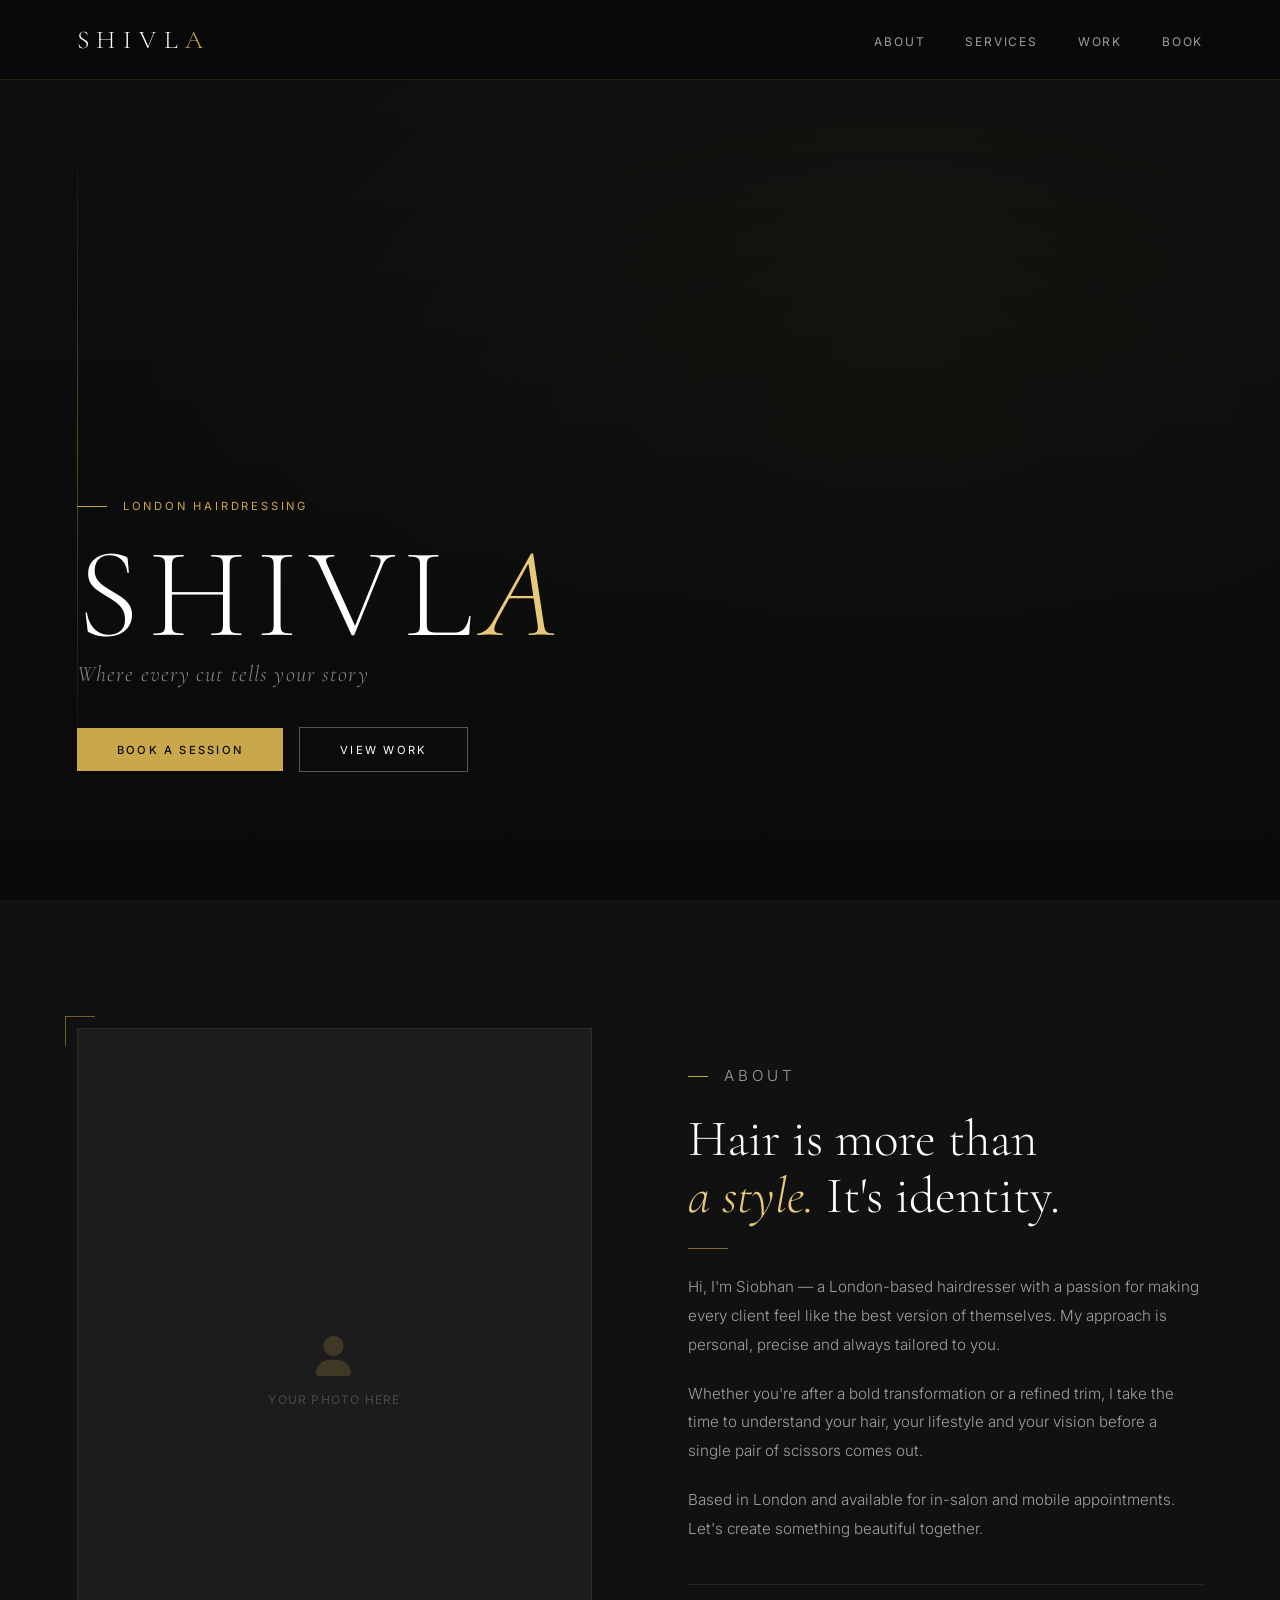
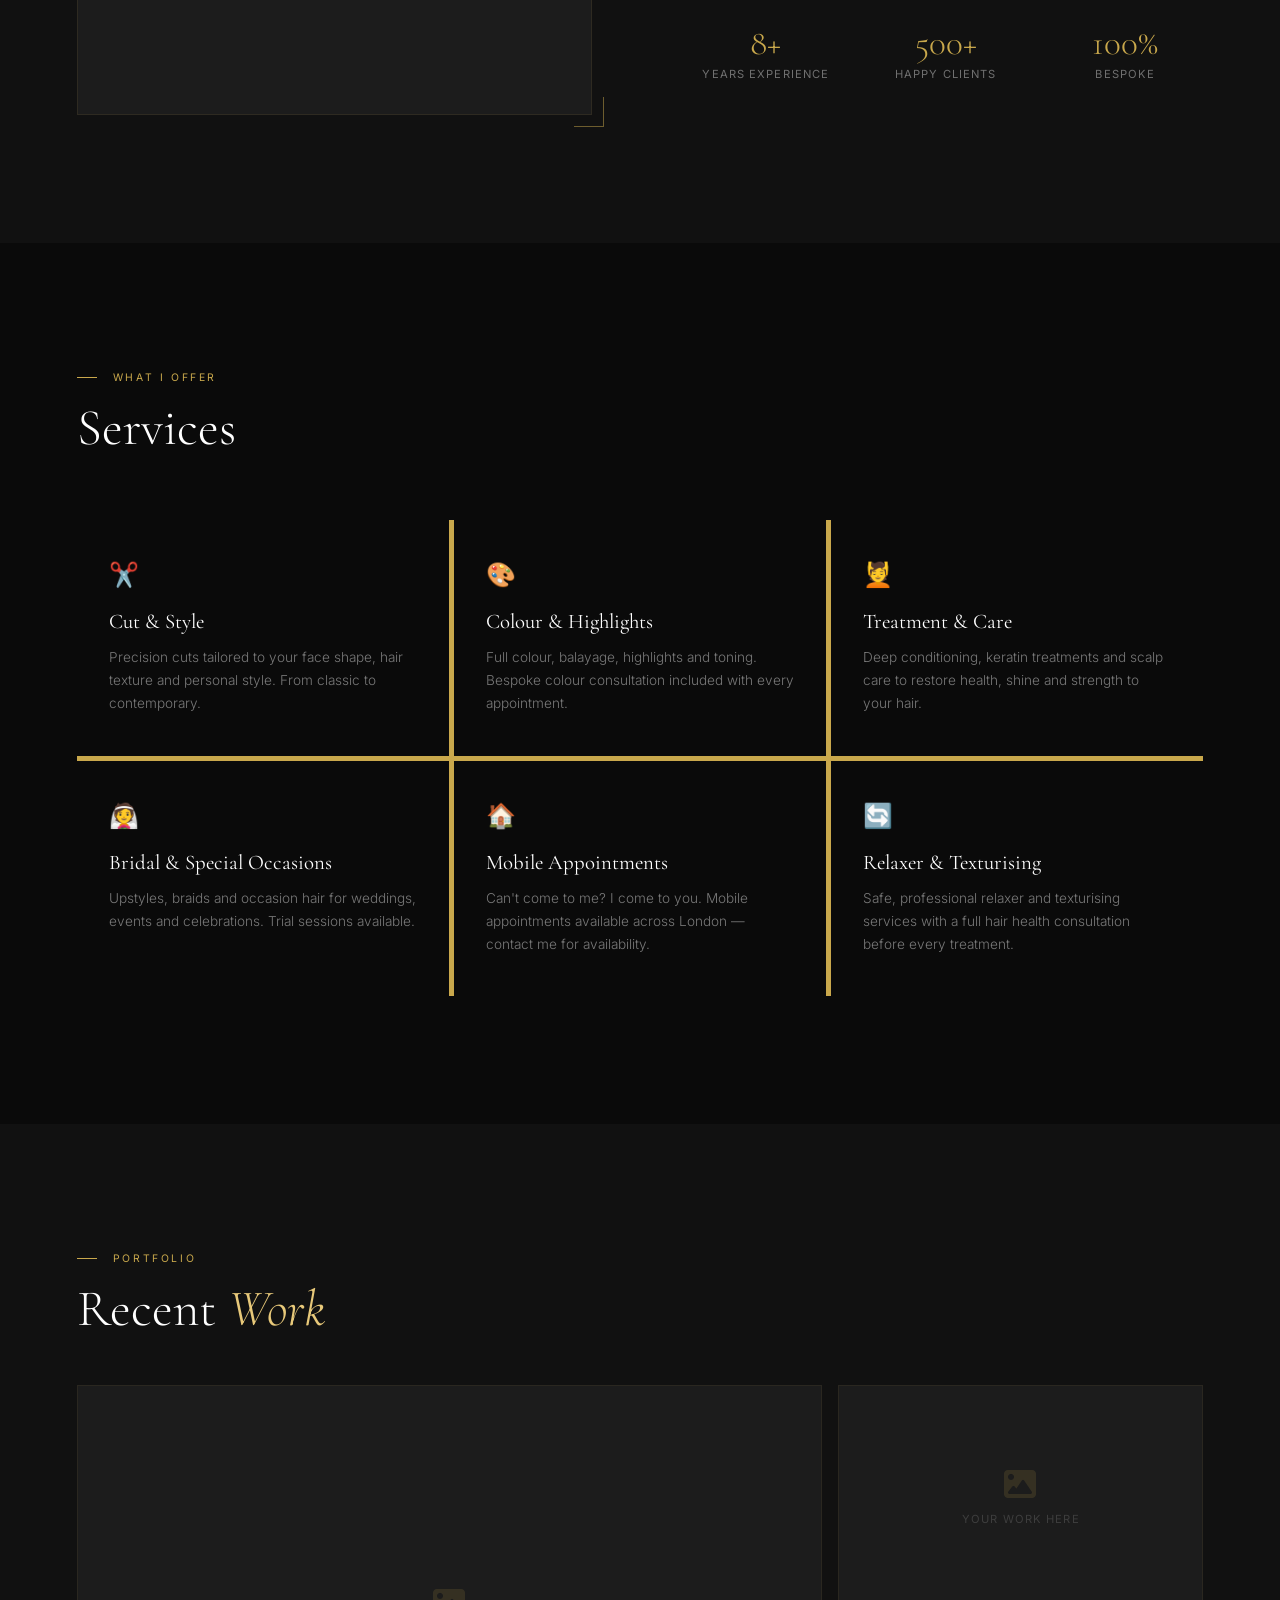
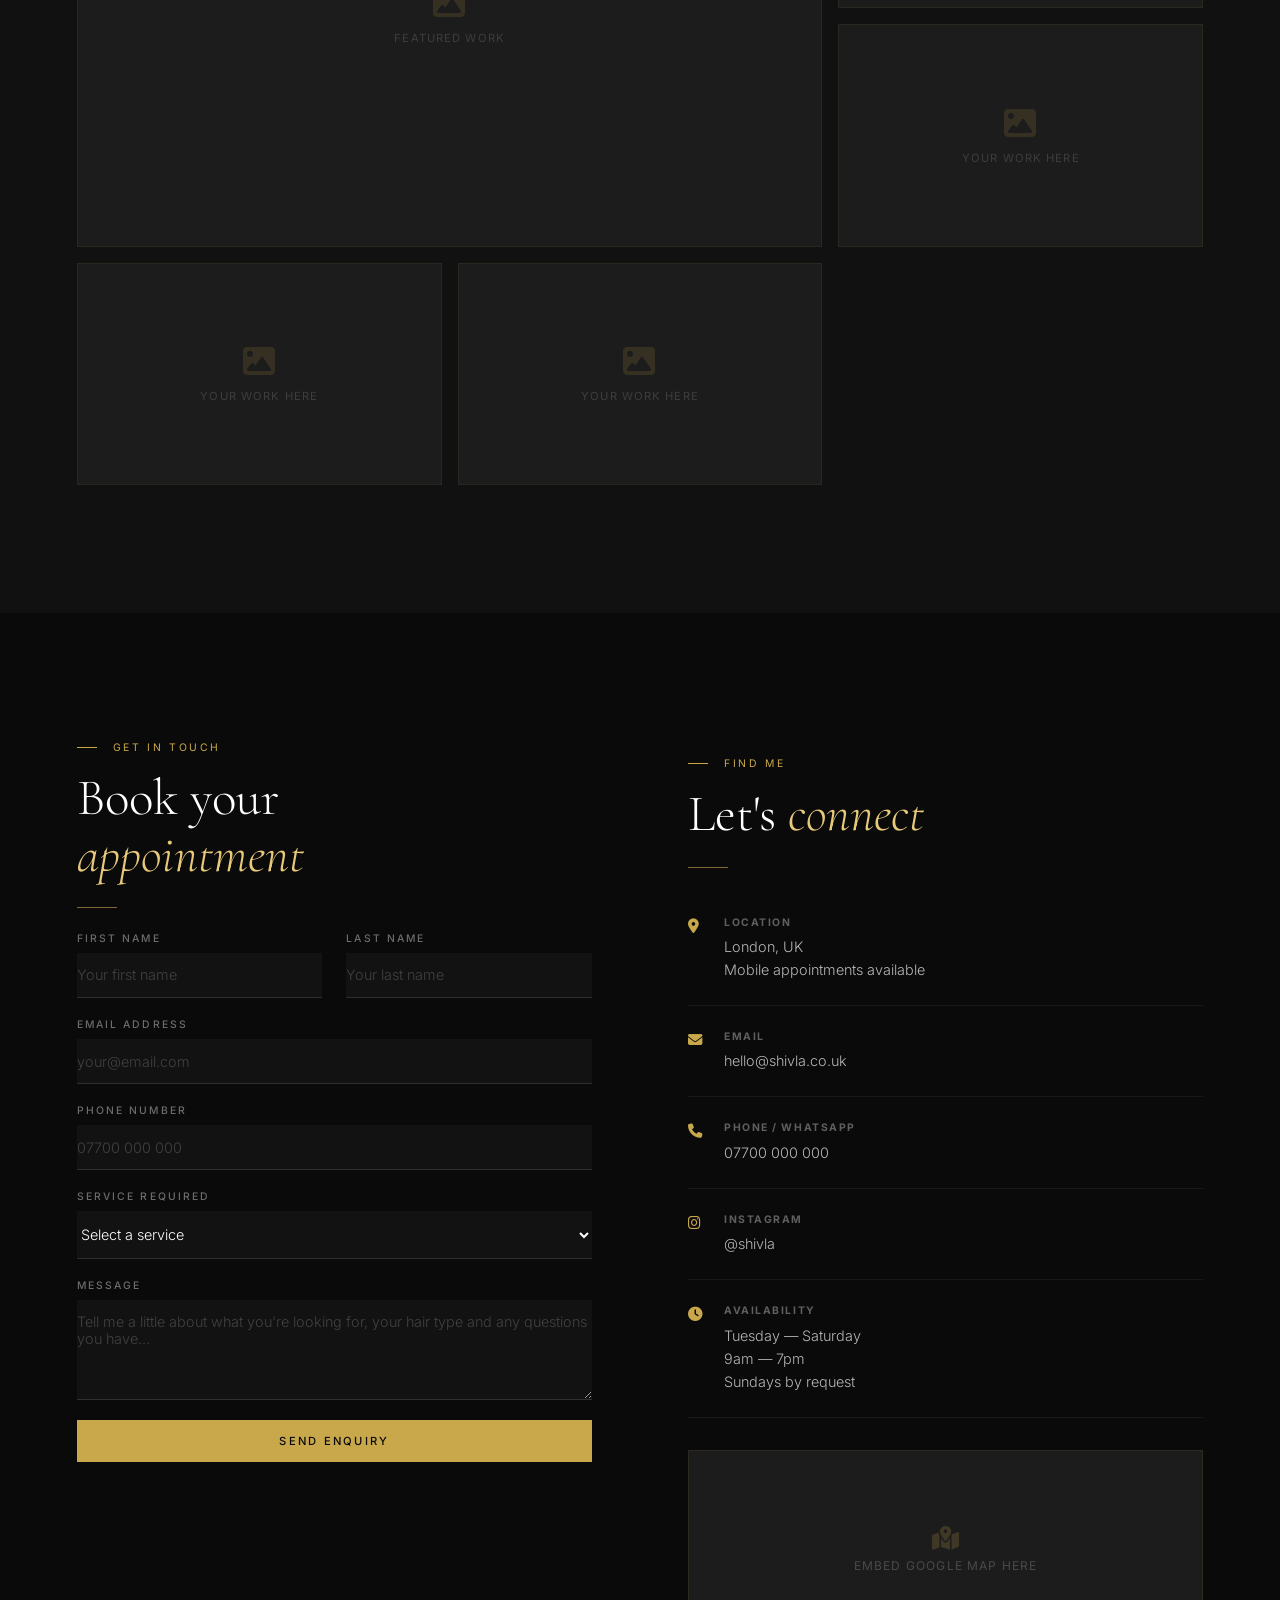
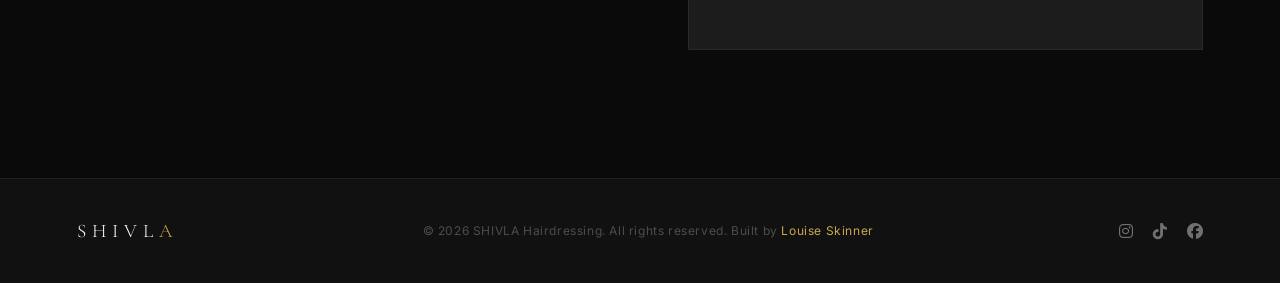
==== index.html @ 1295ccaa "Change name in bio" ====
<!DOCTYPE html>
<html lang="en">
<head>
  <meta charset="UTF-8">
  <meta name="viewport" content="width=device-width, initial-scale=1.0">
  <title>SHIVLA — London Hairdressing</title>
  <link href="https://fonts.googleapis.com/css2?family=Cormorant+Garamond:ital,wght@0,300;0,400;0,600;1,300;1,400&family=Inter:wght@300;400;500&display=swap" rel="stylesheet">
  <link rel="stylesheet" href="https://cdnjs.cloudflare.com/ajax/libs/font-awesome/6.5.0/css/all.min.css">
  <link rel="stylesheet" href="assets/css/stylesheet.css">
</head>
<body>

  <!-- NAVBAR -->
  <nav>
    <a href="#hero" class="nav-logo">SHIVL<span>A</span></a>
    <button class="hamburger" id="hamburger" aria-label="Toggle menu">
      <span></span><span></span><span></span>
    </button>
    <ul class="nav-links" id="nav-links">
      <li><a href="#about">About</a></li>
      <li><a href="#services">Services</a></li>
      <li><a href="#work">Work</a></li>
      <li><a href="#contact">Book</a></li>
    </ul>
  </nav>

  <!-- HERO -->
  <section id="hero">
    <div class="hero-bg"></div>
    <div class="hero-line"></div>
    
    <div class="hero-content">
      <p class="hero-eyebrow">London Hairdressing</p>
      <h1 class="hero-name">SHIVL<em>A</em></h1>
      <p class="hero-sub">Where every cut tells your story</p>
      <div class="hero-ctas">
        <a href="#contact" class="btn-gold">Book a Session</a>
        <a href="#work" class="btn-outline">View Work</a>
      </div>
    </div>
  </section>

  <!-- ABOUT -->
  <section id="about">
    <div class="about-grid">
      <div class="about-image-frame fade-in">
        <div class="about-image-placeholder">
          <i class="fas fa-user"></i>
          Your photo here
        </div>
      </div>
      <div class="about-text fade-in">
        <p class="section-eyebrow">About</p>
        <h2 class="section-title">Hair is more than<br><em>a style.</em> It's identity.</h2>
        <div class="section-divider"></div>
        <p>Hi, I'm Siobhan — a London-based hairdresser with a passion for making every client feel like the best version of themselves. My approach is personal, precise and always tailored to you.</p>
        <p>Whether you're after a bold transformation or a refined trim, I take the time to understand your hair, your lifestyle and your vision before a single pair of scissors comes out.</p>
        <p>Based in London and available for in-salon and mobile appointments. Let's create something beautiful together.</p>
        <div class="about-stats">
          <div class="stat">
            <div class="stat-number">8+</div>
            <div class="stat-label">Years Experience</div>
          </div>
          <div class="stat">
            <div class="stat-number">500+</div>
            <div class="stat-label">Happy Clients</div>
          </div>
          <div class="stat">
            <div class="stat-number">100%</div>
            <div class="stat-label">Bespoke</div>
          </div>
        </div>
      </div>
    </div>
  </section>

  <!-- SERVICES -->
  <section id="services">
    <div class="services-header fade-in">
      <p class="section-eyebrow">What I offer</p>
      <h2 class="section-title">Services</h2>
    </div>
    <div class="services-grid">
      <div class="service-card fade-in">
        <span class="service-icon">✂️</span>
        <h3 class="service-name">Cut & Style</h3>
        <p class="service-desc">Precision cuts tailored to your face shape, hair texture and personal style. From classic to contemporary.</p>
      </div>
      <div class="service-card fade-in">
        <span class="service-icon">🎨</span>
        <h3 class="service-name">Colour & Highlights</h3>
        <p class="service-desc">Full colour, balayage, highlights and toning. Bespoke colour consultation included with every appointment.</p>
      </div>
      <div class="service-card fade-in">
        <span class="service-icon">💆</span>
        <h3 class="service-name">Treatment & Care</h3>
        <p class="service-desc">Deep conditioning, keratin treatments and scalp care to restore health, shine and strength to your hair.</p>
      </div>
      <div class="service-card fade-in">
        <span class="service-icon">👰</span>
        <h3 class="service-name">Bridal & Special Occasions</h3>
        <p class="service-desc">Upstyles, braids and occasion hair for weddings, events and celebrations. Trial sessions available.</p>
      </div>
      <div class="service-card fade-in">
        <span class="service-icon">🏠</span>
        <h3 class="service-name">Mobile Appointments</h3>
        <p class="service-desc">Can't come to me? I come to you. Mobile appointments available across London — contact me for availability.</p>
      </div>
      <div class="service-card fade-in">
        <span class="service-icon">🔄</span>
        <h3 class="service-name">Relaxer & Texturising</h3>
        <p class="service-desc">Safe, professional relaxer and texturising services with a full hair health consultation before every treatment.</p>
      </div>
    </div>
  </section>

  <!-- WORK -->
  <section id="work">
    <div class="work-header fade-in">
      <p class="section-eyebrow">Portfolio</p>
      <h2 class="section-title">Recent <em>Work</em></h2>
    </div>
    <div class="gallery-grid">
      <div class="gallery-item fade-in">
        <div class="gallery-placeholder">
          <i class="fas fa-image"></i>
          Featured work
        </div>
        <div class="gallery-overlay"><span>Colour & Cut</span></div>
      </div>
      <div class="gallery-item fade-in">
        <div class="gallery-placeholder">
          <i class="fas fa-image"></i>
          Your work here
        </div>
        <div class="gallery-overlay"><span>Balayage</span></div>
      </div>
      <div class="gallery-item fade-in">
        <div class="gallery-placeholder">
          <i class="fas fa-image"></i>
          Your work here
        </div>
        <div class="gallery-overlay"><span>Bridal Style</span></div>
      </div>
      <div class="gallery-item fade-in">
        <div class="gallery-placeholder">
          <i class="fas fa-image"></i>
          Your work here
        </div>
        <div class="gallery-overlay"><span>Natural Texture</span></div>
      </div>
      <div class="gallery-item fade-in">
        <div class="gallery-placeholder">
          <i class="fas fa-image"></i>
          Your work here
        </div>
        <div class="gallery-overlay"><span>Highlights</span></div>
      </div>
    </div>
  </section>

  <!-- CONTACT -->
  <section id="contact">
    <div class="contact-grid">
      <div class="fade-in">
        <p class="section-eyebrow">Get in touch</p>
        <h2 class="section-title">Book your<br><em>appointment</em></h2>
        <div class="section-divider"></div>
        <form class="contact-form" action="https://formspree.io/f/yourformid" method="POST">
          <div class="form-row">
            <div class="form-group">
              <label>First Name</label>
              <input type="text" name="first_name" placeholder="Your first name" required>
            </div>
            <div class="form-group">
              <label>Last Name</label>
              <input type="text" name="last_name" placeholder="Your last name" required>
            </div>
          </div>
          <div class="form-group">
            <label>Email Address</label>
            <input type="email" name="email" placeholder="your@email.com" required>
          </div>
          <div class="form-group">
            <label>Phone Number</label>
            <input type="tel" name="phone" placeholder="07700 000 000">
          </div>
          <div class="form-group">
            <label>Service Required</label>
            <select name="service" required>
              <option value="">Select a service</option>
              <option value="cut-style">Cut & Style</option>
              <option value="colour">Colour & Highlights</option>
              <option value="treatment">Treatment & Care</option>
              <option value="bridal">Bridal & Special Occasions</option>
              <option value="mobile">Mobile Appointment</option>
              <option value="relaxer">Relaxer & Texturising</option>
              <option value="other">Other — I'll explain below</option>
            </select>
          </div>
          <div class="form-group">
            <label>Message</label>
            <textarea name="message" placeholder="Tell me a little about what you're looking for, your hair type and any questions you have..."></textarea>
          </div>
          <button type="submit" class="btn-gold" style="border: none; cursor: pointer; font-family: var(--font-body); width: 100%;">
            Send Enquiry
          </button>
        </form>
      </div>

      <div class="contact-info fade-in">
        <p class="section-eyebrow">Find me</p>
        <h2 class="section-title">Let's <em>connect</em></h2>
        <div class="section-divider"></div>

        <div class="contact-info-item">
          <i class="fas fa-map-marker-alt contact-info-icon"></i>
          <div class="contact-info-text">
            <h4>Location</h4>
            <p>London, UK<br>Mobile appointments available</p>
          </div>
        </div>

        <div class="contact-info-item">
          <i class="fas fa-envelope contact-info-icon"></i>
          <div class="contact-info-text">
            <h4>Email</h4>
            <a href="mailto:hello@shivla.co.uk">hello@shivla.co.uk</a>
          </div>
        </div>

        <div class="contact-info-item">
          <i class="fas fa-phone contact-info-icon"></i>
          <div class="contact-info-text">
            <h4>Phone / WhatsApp</h4>
            <a href="tel:+447700000000">07700 000 000</a>
          </div>
        </div>

        <div class="contact-info-item">
          <i class="fab fa-instagram contact-info-icon"></i>
          <div class="contact-info-text">
            <h4>Instagram</h4>
            <a href="https://instagram.com/shivla" target="_blank">@shivla</a>
          </div>
        </div>

        <div class="contact-info-item">
          <i class="fas fa-clock contact-info-icon"></i>
          <div class="contact-info-text">
            <h4>Availability</h4>
            <p>Tuesday — Saturday<br>9am — 7pm<br>Sundays by request</p>
          </div>
        </div>

        <div class="map-placeholder">
          <i class="fas fa-map-marked-alt"></i>
          Embed Google Map here
        </div>
      </div>
    </div>
  </section>

  <!-- FOOTER -->
  <footer>
    <a href="#hero" class="footer-logo">SHIVL<span>A</span></a>
    <p>© 2026 SHIVLA Hairdressing. All rights reserved. Built by <a href="https://louiseskinner01.github.io/portfolio/" target="_blank">Louise Skinner</a></p>
    <div class="footer-socials">
      <a href="#" aria-label="Instagram"><i class="fab fa-instagram"></i></a>
      <a href="#" aria-label="TikTok"><i class="fab fa-tiktok"></i></a>
      <a href="#" aria-label="Facebook"><i class="fab fa-facebook"></i></a>
    </div>
  </footer>

  <script>
    // Mobile menu
    const hamburger = document.getElementById('hamburger');
    const navLinks = document.getElementById('nav-links');
    hamburger.addEventListener('click', () => navLinks.classList.toggle('open'));
    navLinks.querySelectorAll('a').forEach(link => {
      link.addEventListener('click', () => navLinks.classList.remove('open'));
    });

    // Fade in on scroll
    const fadeEls = document.querySelectorAll('.fade-in');
    const observer = new IntersectionObserver((entries) => {
      entries.forEach((entry, i) => {
        if (entry.isIntersecting) {
          setTimeout(() => entry.target.classList.add('visible'), i * 80);
          observer.unobserve(entry.target);
        }
      });
    }, { threshold: 0.1 });
    fadeEls.forEach(el => observer.observe(el));
  </script>

</body>
</html>
---- assets/css/stylesheet.css ----
*, *::before, *::after { box-sizing: border-box; margin: 0; padding: 0; }

    :root {
      --black: #0a0a0a;
      --off-black: #111111;
      --charcoal: #1c1c1c;
      --gold: #c9a84c;
      --gold-light: #e8c97a;
      --gold-pale: #f5e6c0;
      --white: #ffffff;
      --off-white: #faf9f7;
      --mid: #888888;
      --font-display: 'Cormorant Garamond', serif;
      --font-body: 'Inter', sans-serif;
    }

    html { scroll-behavior: smooth; }

    body {
      font-family: var(--font-body);
      background: var(--black);
      color: var(--white);
      overflow-x: hidden;
    }

    /* ===== NAVBAR ===== */
    nav {
      position: fixed;
      top: 0; left: 0; right: 0;
      z-index: 100;
      display: flex;
      justify-content: space-between;
      align-items: center;
      padding: 1.5rem 6%;
      background: rgba(10,10,10,0.95);
      backdrop-filter: blur(10px);
      border-bottom: 1px solid rgba(201,168,76,0.15);
    }

    .nav-logo {
      font-family: var(--font-display);
      font-size: 1.6rem;
      font-weight: 300;
      letter-spacing: 0.3em;
      color: var(--white);
      text-decoration: none;
    }

    .nav-logo span { color: var(--gold); }

    .nav-links {
      display: flex;
      gap: 2.5rem;
      list-style: none;
    }

    .nav-links a {
      text-decoration: none;
      color: rgba(255,255,255,0.6);
      font-size: 0.75rem;
      font-weight: 400;
      letter-spacing: 0.15em;
      text-transform: uppercase;
      transition: color 0.2s;
    }

    .nav-links a:hover { color: var(--gold); }

    .hamburger {
      display: none;
      flex-direction: column;
      gap: 5px;
      cursor: pointer;
      background: none;
      border: none;
      padding: 4px;
    }

    .hamburger span {
      display: block;
      width: 22px;
      height: 1px;
      background: var(--white);
      transition: all 0.3s;
    }

    /* ===== HERO ===== */
    #hero {
      min-height: 100vh;
      display: flex;
      align-items: flex-end;
      padding: 0 6% 8rem;
      position: relative;
      overflow: hidden;
      background: var(--off-black);
    }

    .hero-bg {
      position: absolute;
      inset: 0;
      background: 
        linear-gradient(to bottom, rgba(10,10,10,0.3) 0%, rgba(10,10,10,0.7) 60%, rgba(10,10,10,0.95) 100%),
        radial-gradient(ellipse at 70% 40%, rgba(201,168,76,0.08) 0%, transparent 60%);
    }

    /* Gold scissors decorative element */
    .hero-deco {
      position: absolute;
      top: 12%;
      right: 8%;
      font-size: 5rem;
      color: rgba(201,168,76,0.08);
      transform: rotate(-30deg);
      pointer-events: none;
      font-style: normal;
    }

    /* Thin gold vertical line - the signature element */
    .hero-line {
      position: absolute;
      left: 6%;
      top: 15%;
      bottom: 15%;
      width: 1px;
      background: linear-gradient(to bottom, transparent, var(--gold), transparent);
      opacity: 0.4;
    }

    .hero-content {
      position: relative;
      z-index: 2;
      max-width: 680px;
    }

    .hero-eyebrow {
      font-size: 0.7rem;
      font-weight: 400;
      letter-spacing: 0.25em;
      text-transform: uppercase;
      color: var(--gold);
      margin-bottom: 1.5rem;
      display: flex;
      align-items: center;
      gap: 1rem;
    }

    .hero-eyebrow::before {
      content: '';
      display: inline-block;
      width: 30px;
      height: 1px;
      background: var(--gold);
    }

    .hero-name {
      font-family: var(--font-display);
      font-size: clamp(4rem, 10vw, 8rem);
      font-weight: 300;
      line-height: 0.9;
      letter-spacing: 0.08em;
      color: var(--white);
      margin-bottom: 0.5rem;
    }

    .hero-name em {
      font-style: italic;
      color: var(--gold-light);
    }

    .hero-sub {
      font-family: var(--font-display);
      font-size: clamp(1rem, 2.5vw, 1.4rem);
      font-weight: 300;
      font-style: italic;
      color: rgba(255,255,255,0.5);
      margin-bottom: 2.5rem;
      letter-spacing: 0.05em;
    }

    .hero-ctas {
      display: flex;
      gap: 1rem;
      align-items: center;
      flex-wrap: wrap;
    }

    .btn-gold {
      background: var(--gold);
      color: var(--black);
      padding: 0.9rem 2.5rem;
      text-decoration: none;
      font-size: 0.7rem;
      font-weight: 500;
      letter-spacing: 0.2em;
      text-transform: uppercase;
      transition: background 0.2s, transform 0.2s;
      display: inline-block;
    }

    .btn-gold:hover {
      background: var(--gold-light);
      transform: translateY(-2px);
    }

    .btn-outline {
      background: transparent;
      color: var(--white);
      padding: 0.9rem 2.5rem;
      text-decoration: none;
      font-size: 0.7rem;
      font-weight: 400;
      letter-spacing: 0.2em;
      text-transform: uppercase;
      border: 1px solid rgba(255,255,255,0.3);
      transition: all 0.2s;
      display: inline-block;
    }

    .btn-outline:hover {
      border-color: var(--gold);
      color: var(--gold);
    }

    /* ===== SECTIONS ===== */
    .section-eyebrow {
      font-size: 0.65rem;
      font-weight: 400;
      letter-spacing: 0.25em;
      text-transform: uppercase;
      color: var(--gold);
      margin-bottom: 1rem;
      display: flex;
      align-items: center;
      gap: 1rem;
    }

    .section-eyebrow::before {
      content: '';
      display: inline-block;
      width: 20px;
      height: 1px;
      background: var(--gold);
    }

    .section-title {
      font-family: var(--font-display);
      font-size: clamp(2rem, 4vw, 3.2rem);
      font-weight: 300;
      line-height: 1.1;
      color: var(--white);
      margin-bottom: 1.25rem;
    }

    .section-title em {
      font-style: italic;
      color: var(--gold-light);
    }

    .section-divider {
      width: 40px;
      height: 1px;
      background: var(--gold);
      margin: 1.5rem 0;
      opacity: 0.6;
    }

    /* ===== ABOUT ===== */
    #about {
      padding: 8rem 6%;
      background: var(--off-black);
    }

    .about-grid {
      display: grid;
      grid-template-columns: 1fr 1fr;
      gap: 6rem;
      align-items: center;
      max-width: 1200px;
      margin: 0 auto;
    }

    .about-image-frame {
      position: relative;
    }

    .about-image-placeholder {
      width: 100%;
      aspect-ratio: 3/4;
      background: var(--charcoal);
      display: flex;
      flex-direction: column;
      align-items: center;
      justify-content: center;
      gap: 1rem;
      color: rgba(255,255,255,0.2);
      font-size: 0.75rem;
      letter-spacing: 0.1em;
      text-transform: uppercase;
      border: 1px solid rgba(201,168,76,0.1);
    }

    .about-image-placeholder i { font-size: 2.5rem; color: rgba(201,168,76,0.2); }

    /* Gold corner accents */
    .about-image-frame::before,
    .about-image-frame::after {
      content: '';
      position: absolute;
      width: 30px;
      height: 30px;
      border-color: var(--gold);
      border-style: solid;
      opacity: 0.5;
    }

    .about-image-frame::before {
      top: -12px;
      left: -12px;
      border-width: 1px 0 0 1px;
    }

    .about-image-frame::after {
      bottom: -12px;
      right: -12px;
      border-width: 0 1px 1px 0;
    }

    .about-text p {
      color: rgba(255,255,255,0.6);
      line-height: 1.9;
      font-size: 0.95rem;
      margin-bottom: 1.25rem;
      font-weight: 300;
    }

    .about-stats {
      display: grid;
      grid-template-columns: repeat(3, 1fr);
      gap: 1.5rem;
      margin-top: 2.5rem;
      padding-top: 2.5rem;
      border-top: 1px solid rgba(255,255,255,0.08);
    }

    .stat {
      text-align: center;
    }

    .stat-number {
      font-family: var(--font-display);
      font-size: 2.2rem;
      font-weight: 300;
      color: var(--gold);
      line-height: 1;
      margin-bottom: 0.4rem;
    }

    .stat-label {
      font-size: 0.7rem;
      letter-spacing: 0.1em;
      text-transform: uppercase;
      color: rgba(255,255,255,0.4);
    }

    /* ===== SERVICES ===== */
    #services {
      padding: 8rem 6%;
      background: var(--black);
    }

    .services-header {
      max-width: 1200px;
      margin: 0 auto 4rem;
    }

    .services-grid {
      display: grid;
      grid-template-columns: repeat(3, 1fr);
      gap: 5px;
      background: var(--gold);
      max-width: 1200px;
      margin: 0 auto;
    }

    .service-card {
      background: var(--black);
      padding: 2.5rem 2rem;
      transition: background 0.3s;
      position: relative;
      overflow: hidden;
    }

    .service-card::after {
      content: '';
      position: absolute;
      bottom: 0;
      left: 0;
      right: 0;
      height: 1px;
      background: linear-gradient(to right, transparent, var(--gold), transparent);
      transform: scaleX(0);
      transition: transform 0.3s;
    }

    .service-card:hover { background: var(--charcoal); }
    .service-card:hover::after { transform: scaleX(1); }

    .service-icon {
      font-size: 1.5rem;
      margin-bottom: 1.25rem;
      display: block;
    }

    .service-name {
      font-family: var(--font-display);
      font-size: 1.3rem;
      font-weight: 400;
      color: var(--white);
      margin-bottom: 0.75rem;
    }

    .service-desc {
      font-size: 0.85rem;
      color: rgba(255,255,255,0.45);
      line-height: 1.7;
      font-weight: 300;
    }

    /* ===== WORK / GALLERY ===== */
    #work {
      padding: 8rem 6%;
      background: var(--off-black);
    }

    .work-header {
      max-width: 1200px;
      margin: 0 auto 3rem;
    }

    .gallery-grid {
      display: grid;
      grid-template-columns: repeat(3, 1fr);
      grid-template-rows: auto auto;
      gap: 1rem;
      max-width: 1200px;
      margin: 0 auto;
    }

    .gallery-item {
      background: var(--charcoal);
      overflow: hidden;
      position: relative;
      border: 1px solid rgba(201,168,76,0.08);
    }

    .gallery-item:first-child {
      grid-column: 1 / 3;
      grid-row: 1 / 3;
    }

    .gallery-placeholder {
      width: 100%;
      height: 100%;
      min-height: 220px;
      display: flex;
      flex-direction: column;
      align-items: center;
      justify-content: center;
      gap: 0.75rem;
      color: rgba(255,255,255,0.15);
      font-size: 0.7rem;
      letter-spacing: 0.1em;
      text-transform: uppercase;
    }

    .gallery-item:first-child .gallery-placeholder { min-height: 460px; }
    .gallery-placeholder i { font-size: 2rem; color: rgba(201,168,76,0.15); }

    .gallery-overlay {
      position: absolute;
      inset: 0;
      background: rgba(10,10,10,0.7);
      display: flex;
      align-items: center;
      justify-content: center;
      opacity: 0;
      transition: opacity 0.3s;
    }

    .gallery-item:hover .gallery-overlay { opacity: 1; }

    .gallery-overlay span {
      font-family: var(--font-display);
      font-size: 1rem;
      font-style: italic;
      color: var(--gold-light);
      letter-spacing: 0.1em;
    }

    /* ===== CONTACT ===== */
    #contact {
      padding: 8rem 6%;
      background: var(--black);
    }

    .contact-grid {
      display: grid;
      grid-template-columns: 1fr 1fr;
      gap: 6rem;
      max-width: 1200px;
      margin: 0 auto;
      align-items: start;
    }

    .contact-form {
      display: flex;
      flex-direction: column;
      gap: 1.25rem;
    }

    .form-group {
      display: flex;
      flex-direction: column;
      gap: 0.5rem;
    }

    .form-group label {
      font-size: 0.65rem;
      font-weight: 500;
      letter-spacing: 0.2em;
      text-transform: uppercase;
      color: rgba(255,255,255,0.4);
    }

    .form-group input,
    .form-group textarea,
    .form-group select {
      background: rgba(255,255,255,0.03);
      border: none;
      border-bottom: 1px solid rgba(255,255,255,0.12);
      padding: 0.85rem 0;
      color: var(--white);
      font-family: var(--font-body);
      font-size: 0.9rem;
      font-weight: 300;
      outline: none;
      transition: border-color 0.2s;
      width: 100%;
    }

    .form-group input:focus,
    .form-group textarea:focus,
    .form-group select:focus {
      border-bottom-color: var(--gold);
    }

    .form-group input::placeholder,
    .form-group textarea::placeholder {
      color: rgba(255,255,255,0.2);
    }

    .form-group select option { background: var(--off-black); }
    .form-group textarea { resize: vertical; min-height: 100px; }

    .form-row {
      display: grid;
      grid-template-columns: 1fr 1fr;
      gap: 1.5rem;
    }

    .contact-info { padding-top: 1rem; }

    .contact-info-item {
      display: flex;
      gap: 1.25rem;
      align-items: flex-start;
      padding: 1.5rem 0;
      border-bottom: 1px solid rgba(255,255,255,0.06);
    }

    .contact-info-item:last-child { border-bottom: none; }

    .contact-info-icon {
      color: var(--gold);
      font-size: 0.9rem;
      width: 16px;
      margin-top: 3px;
      flex-shrink: 0;
    }

    .contact-info-text h4 {
      font-size: 0.65rem;
      letter-spacing: 0.15em;
      text-transform: uppercase;
      color: rgba(255,255,255,0.35);
      margin-bottom: 0.4rem;
    }

    .contact-info-text p, .contact-info-text a {
      font-size: 0.9rem;
      color: rgba(255,255,255,0.7);
      font-weight: 300;
      line-height: 1.6;
      text-decoration: none;
      transition: color 0.2s;
    }

    .contact-info-text a:hover { color: var(--gold); }

    /* Map placeholder */
    .map-placeholder {
      width: 100%;
      height: 200px;
      background: var(--charcoal);
      border: 1px solid rgba(201,168,76,0.1);
      display: flex;
      flex-direction: column;
      align-items: center;
      justify-content: center;
      gap: 0.5rem;
      color: rgba(255,255,255,0.2);
      font-size: 0.75rem;
      letter-spacing: 0.1em;
      text-transform: uppercase;
      margin-top: 2rem;
    }

    .map-placeholder i { font-size: 1.5rem; color: rgba(201,168,76,0.2); }

    /* ===== FOOTER ===== */
    footer {
      background: var(--off-black);
      padding: 2.5rem 6%;
      border-top: 1px solid rgba(201,168,76,0.1);
      display: flex;
      justify-content: space-between;
      align-items: center;
      flex-wrap: wrap;
      gap: 1rem;
    }

    .footer-logo {
      font-family: var(--font-display);
      font-size: 1.2rem;
      font-weight: 300;
      letter-spacing: 0.3em;
      color: var(--white);
      text-decoration: none;
    }

    .footer-logo span { color: var(--gold); }

    footer p {
      font-size: 0.75rem;
      color: rgba(255,255,255,0.25);
      letter-spacing: 0.05em;
    }

    footer a { color: var(--gold); text-decoration: none; }

    .footer-socials {
      display: flex;
      gap: 1.25rem;
    }

    .footer-socials a {
      color: rgba(255,255,255,0.4);
      font-size: 1rem;
      transition: color 0.2s;
      text-decoration: none;
    }

    .footer-socials a:hover { color: var(--gold); }

    /* ===== MOBILE NAV ===== */
    @media (max-width: 768px) {
      .hamburger { display: flex; }

      .nav-links {
        display: none;
        position: absolute;
        top: 100%;
        left: 0; right: 0;
        background: var(--off-black);
        flex-direction: column;
        padding: 2rem 6%;
        gap: 1.5rem;
        border-bottom: 1px solid rgba(201,168,76,0.15);
      }

      .nav-links.open { display: flex; }

      .about-grid,
      .contact-grid { grid-template-columns: 1fr; gap: 3rem; }

      .services-grid { grid-template-columns: 1fr; }

      .gallery-grid { grid-template-columns: 1fr 1fr; }
      .gallery-item:first-child { grid-column: 1 / 3; grid-row: auto; }

      .about-stats { grid-template-columns: repeat(3, 1fr); }

      .form-row { grid-template-columns: 1fr; gap: 1.25rem; }

      #hero { padding-bottom: 5rem; }
    }

    /* ===== FADE IN ===== */
    .fade-in {
      opacity: 0;
      transform: translateY(24px);
      transition: opacity 0.8s ease, transform 0.8s ease;
    }

    .fade-in.visible { opacity: 1; transform: translateY(0); }
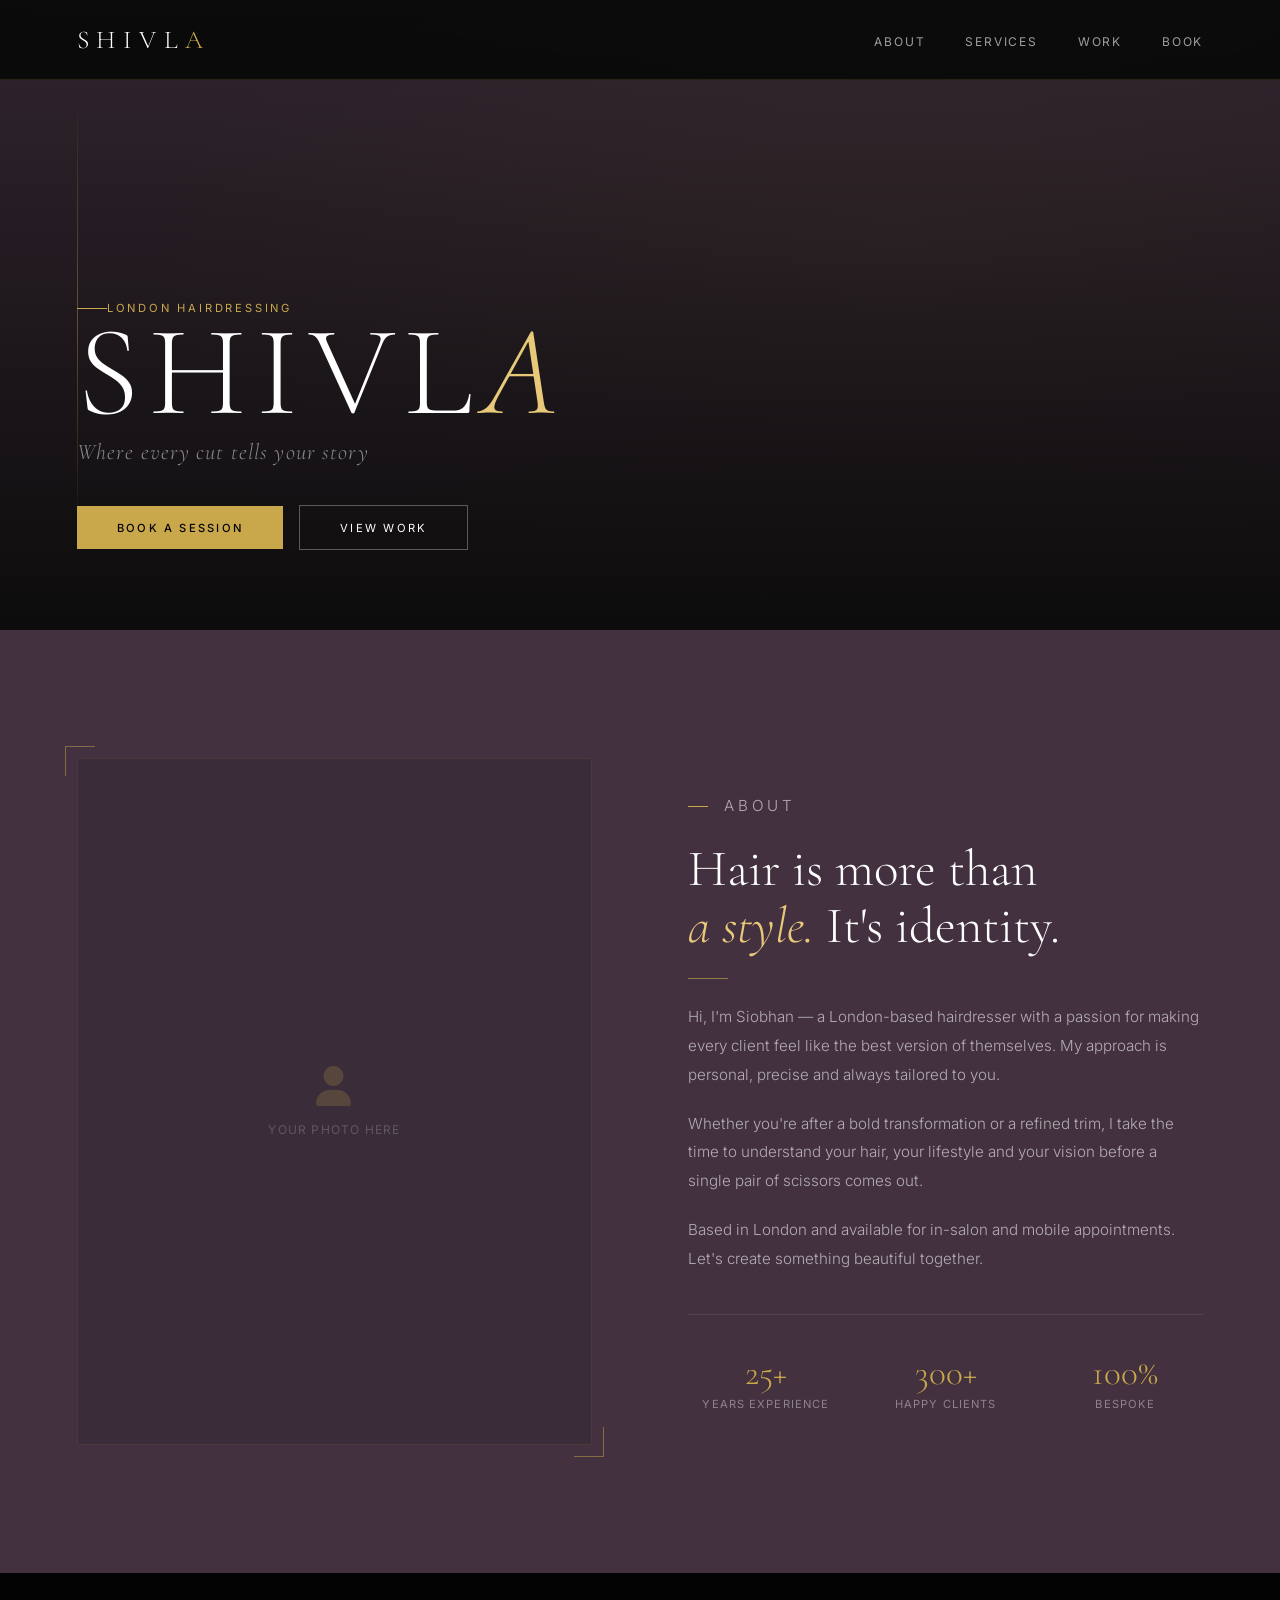
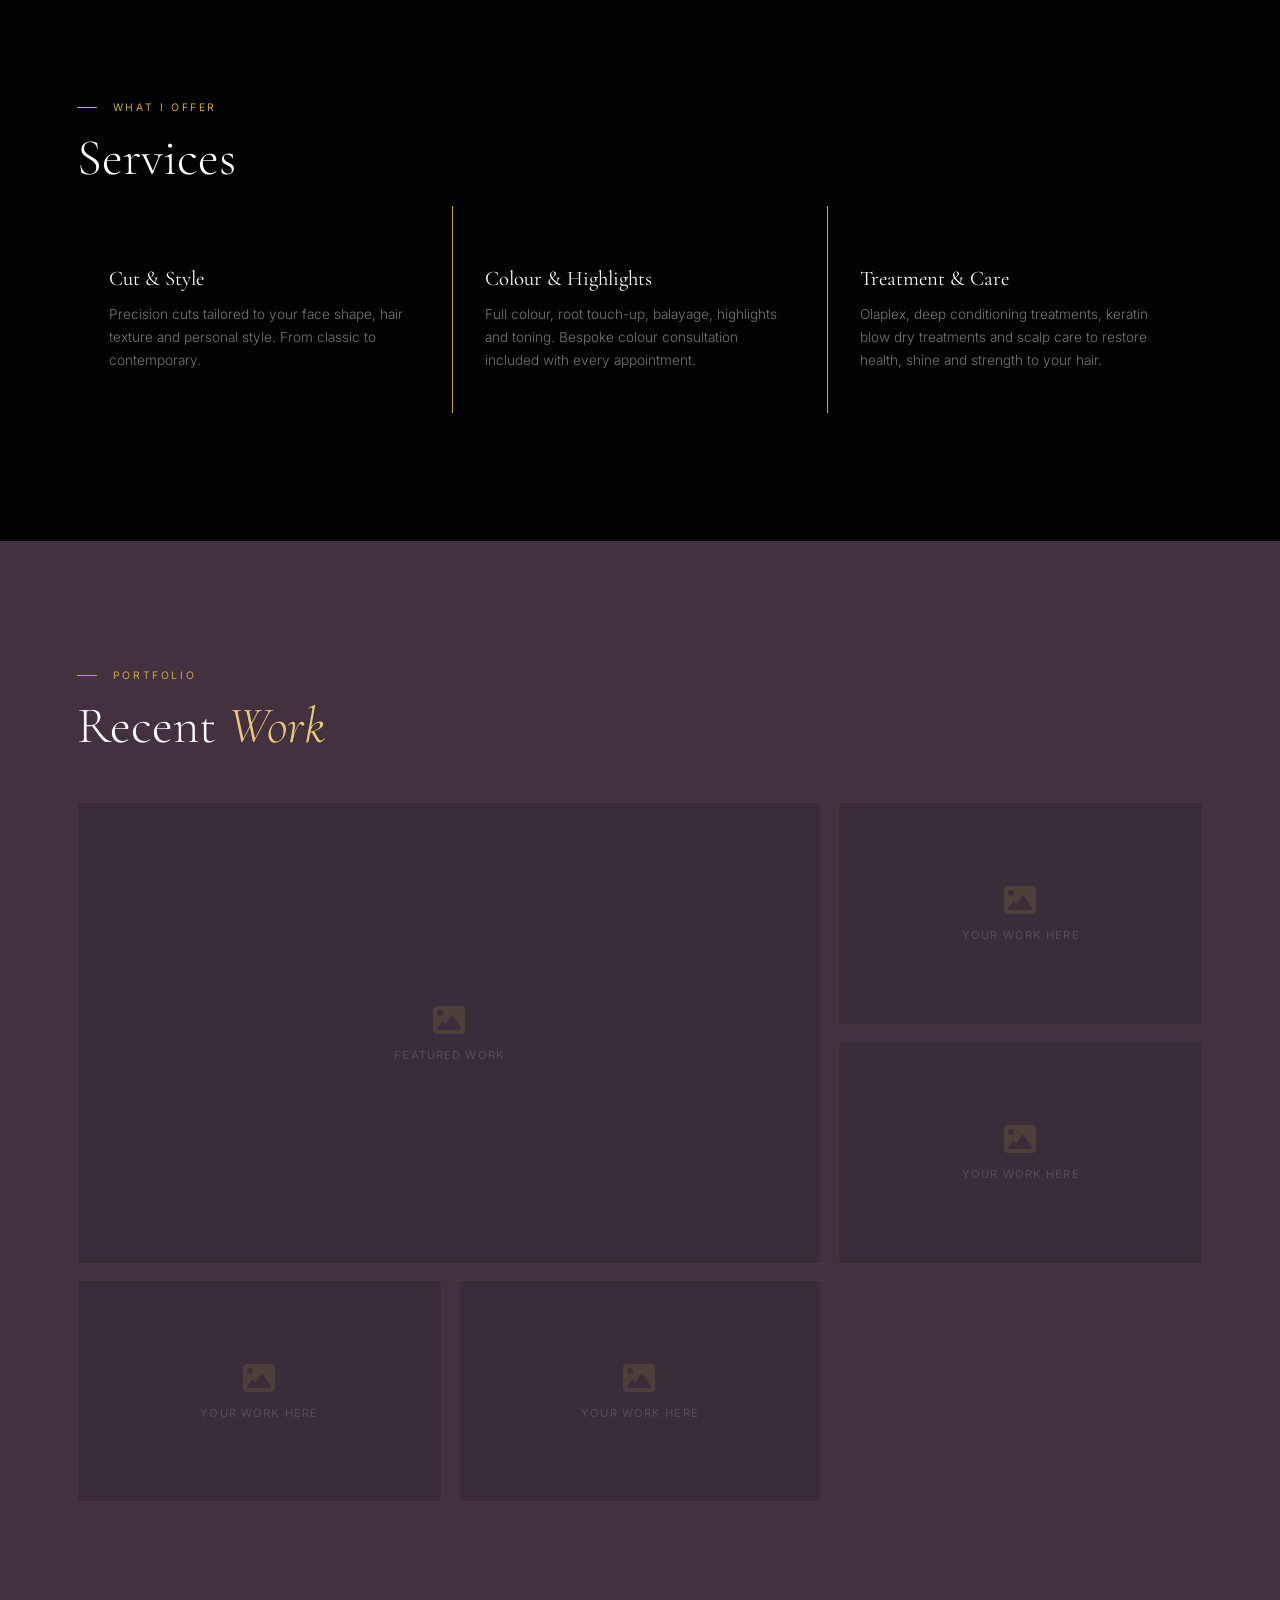
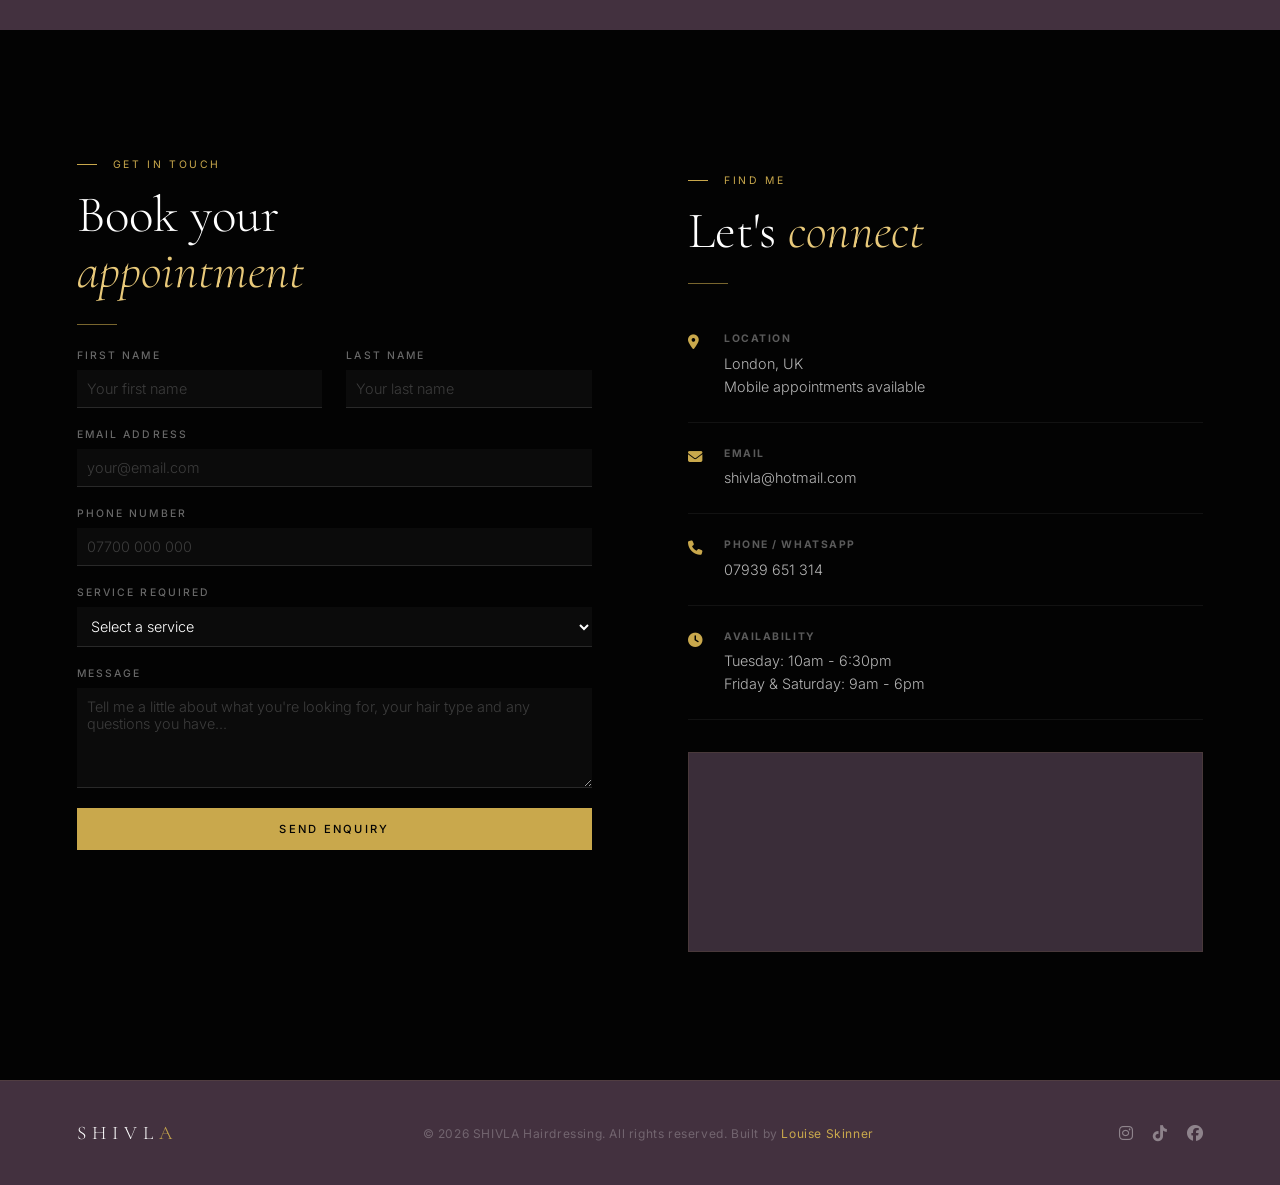
==== commit e9a79bd7: "Complete services and contact section" ====
--- a/index.html
+++ b/index.html
@@ -58,11 +58,11 @@
         <p>Based in London and available for in-salon and mobile appointments. Let's create something beautiful together.</p>
         <div class="about-stats">
           <div class="stat">
-            <div class="stat-number">8+</div>
+            <div class="stat-number">25+</div>
             <div class="stat-label">Years Experience</div>
           </div>
           <div class="stat">
-            <div class="stat-number">500+</div>
+            <div class="stat-number">300+</div>
             <div class="stat-label">Happy Clients</div>
           </div>
           <div class="stat">
@@ -82,35 +82,22 @@
     </div>
     <div class="services-grid">
       <div class="service-card fade-in">
-        <span class="service-icon">✂️</span>
+        <span class="service-icon"></span>
         <h3 class="service-name">Cut & Style</h3>
         <p class="service-desc">Precision cuts tailored to your face shape, hair texture and personal style. From classic to contemporary.</p>
       </div>
       <div class="service-card fade-in">
-        <span class="service-icon">🎨</span>
+        <span class="service-icon"></span>
         <h3 class="service-name">Colour & Highlights</h3>
-        <p class="service-desc">Full colour, balayage, highlights and toning. Bespoke colour consultation included with every appointment.</p>
+        <p class="service-desc">Full colour, root touch-up, balayage, highlights and toning. Bespoke colour consultation included with every appointment.</p>
       </div>
       <div class="service-card fade-in">
-        <span class="service-icon">💆</span>
+        <span class="service-icon"></span>
         <h3 class="service-name">Treatment & Care</h3>
-        <p class="service-desc">Deep conditioning, keratin treatments and scalp care to restore health, shine and strength to your hair.</p>
-      </div>
-      <div class="service-card fade-in">
-        <span class="service-icon">👰</span>
-        <h3 class="service-name">Bridal & Special Occasions</h3>
-        <p class="service-desc">Upstyles, braids and occasion hair for weddings, events and celebrations. Trial sessions available.</p>
-      </div>
-      <div class="service-card fade-in">
-        <span class="service-icon">🏠</span>
-        <h3 class="service-name">Mobile Appointments</h3>
-        <p class="service-desc">Can't come to me? I come to you. Mobile appointments available across London — contact me for availability.</p>
-      </div>
-      <div class="service-card fade-in">
-        <span class="service-icon">🔄</span>
-        <h3 class="service-name">Relaxer & Texturising</h3>
-        <p class="service-desc">Safe, professional relaxer and texturising services with a full hair health consultation before every treatment.</p>
-      </div>
+        <p class="service-desc">Olaplex, deep conditioning treatments, keratin blow dry treatments and scalp care to restore health, shine and strength to your hair.</p>
+      </div>
+      
+  
     </div>
   </section>
 
@@ -166,7 +153,7 @@
         <p class="section-eyebrow">Get in touch</p>
         <h2 class="section-title">Book your<br><em>appointment</em></h2>
         <div class="section-divider"></div>
-        <form class="contact-form" action="https://formspree.io/f/yourformid" method="POST">
+        <form class="contact-form" action="https://formspree.io/f/mrpzykdb" method="POST">
           <div class="form-row">
             <div class="form-group">
               <label>First Name</label>
@@ -194,7 +181,6 @@
               <option value="treatment">Treatment & Care</option>
               <option value="bridal">Bridal & Special Occasions</option>
               <option value="mobile">Mobile Appointment</option>
-              <option value="relaxer">Relaxer & Texturising</option>
               <option value="other">Other — I'll explain below</option>
             </select>
           </div>
@@ -225,7 +211,7 @@
           <i class="fas fa-envelope contact-info-icon"></i>
           <div class="contact-info-text">
             <h4>Email</h4>
-            <a href="mailto:hello@shivla.co.uk">hello@shivla.co.uk</a>
+            <a href="mailto:shivla@hotmail.com">shivla@hotmail.com</a>
           </div>
         </div>
 
@@ -233,10 +219,11 @@
           <i class="fas fa-phone contact-info-icon"></i>
           <div class="contact-info-text">
             <h4>Phone / WhatsApp</h4>
-            <a href="tel:+447700000000">07700 000 000</a>
-          </div>
-        </div>
-
+            <a href="tel:+447939651314">07939 651 314</a>
+          </div>
+        </div>
+
+        <!--
         <div class="contact-info-item">
           <i class="fab fa-instagram contact-info-icon"></i>
           <div class="contact-info-text">
@@ -244,18 +231,26 @@
             <a href="https://instagram.com/shivla" target="_blank">@shivla</a>
           </div>
         </div>
+        -->
 
         <div class="contact-info-item">
           <i class="fas fa-clock contact-info-icon"></i>
           <div class="contact-info-text">
             <h4>Availability</h4>
-            <p>Tuesday — Saturday<br>9am — 7pm<br>Sundays by request</p>
-          </div>
-        </div>
-
-        <div class="map-placeholder">
-          <i class="fas fa-map-marked-alt"></i>
-          Embed Google Map here
+            <p>Tuesday: 10am - 6:30pm <br> Friday & Saturday: 9am - 6pm</p>
+          </div>
+        </div>
+
+        <div class="map-placeholder">         
+          <!-- <i class="fas fa-map-marked-alt"></i> -->         
+          <iframe
+            width="450"
+            height="350"
+            frameborder="0" style="border:0"
+            referrerpolicy="strict-origin-when-cross-origin"
+            src="https://www.google.com/maps/embed?pb=!1m18!1m12!1m3!1d2478.2067588662526!2d-0.2687824598671832!3d51.60110007195192!2m3!1f0!2f0!3f0!3m2!1i1024!2i768!4f13.1!3m3!1m2!1s0x487616b37a7b9e7f%3A0xece1981a88fad33d!2sWatling%20Ave%2C%20Burnt%20Oak%2C%20Edgware%20HA8%200LR!5e0!3m2!1sen!2suk!4v1786963355346!5m2!1sen!2suk""
+            allowfullscreen>
+          </iframe>
         </div>
       </div>
     </div>
--- a/assets/css/stylesheet.css
+++ b/assets/css/stylesheet.css
@@ -2,15 +2,15 @@
     *, *::before, *::after { box-sizing: border-box; margin: 0; padding: 0; }
 
     :root {
-      --black: #0a0a0a;
-      --off-black: #111111;
-      --charcoal: #1c1c1c;
+      --black: #030303;
+      --off-black: #43313f;
+      --charcoal: #3a2d39;
       --gold: #c9a84c;
       --gold-light: #e8c97a;
       --gold-pale: #f5e6c0;
       --white: #ffffff;
       --off-white: #faf9f7;
-      --mid: #888888;
+      --mid: #050505;
       --font-display: 'Cormorant Garamond', serif;
       --font-body: 'Inter', sans-serif;
     }
@@ -87,10 +87,10 @@
 
     /* ===== HERO ===== */
     #hero {
-      min-height: 100vh;
+      min-height: 70vh;
       display: flex;
       align-items: flex-end;
-      padding: 0 6% 8rem;
+      padding: 0 6% 5rem;
       position: relative;
       overflow: hidden;
       background: var(--off-black);
@@ -104,17 +104,7 @@
         radial-gradient(ellipse at 70% 40%, rgba(201,168,76,0.08) 0%, transparent 60%);
     }
 
-    /* Gold scissors decorative element */
-    .hero-deco {
-      position: absolute;
-      top: 12%;
-      right: 8%;
-      font-size: 5rem;
-      color: rgba(201,168,76,0.08);
-      transform: rotate(-30deg);
-      pointer-events: none;
-      font-style: normal;
-    }
+
 
     /* Thin gold vertical line - the signature element */
     .hero-line {
@@ -139,10 +129,10 @@
       letter-spacing: 0.25em;
       text-transform: uppercase;
       color: var(--gold);
-      margin-bottom: 1.5rem;
-      display: flex;
-      align-items: center;
-      gap: 1rem;
+     
+      display: flex;
+      align-items: center;
+      
     }
 
     .hero-eyebrow::before {
@@ -371,13 +361,13 @@
 
     .services-header {
       max-width: 1200px;
-      margin: 0 auto 4rem;
+      margin: 0 auto;
     }
 
     .services-grid {
       display: grid;
       grid-template-columns: repeat(3, 1fr);
-      gap: 5px;
+      gap: 1px;
       background: var(--gold);
       max-width: 1200px;
       margin: 0 auto;
@@ -547,6 +537,7 @@
       outline: none;
       transition: border-color 0.2s;
       width: 100%;
+      padding: 10px;
     }
 
     .form-group input:focus,
@@ -703,7 +694,7 @@
 
       .form-row { grid-template-columns: 1fr; gap: 1.25rem; }
 
-      #hero { padding-bottom: 5rem; }
+      #hero { padding-bottom: 1rem; min-height: 50vh; }
     }
 
     /* ===== FADE IN ===== */
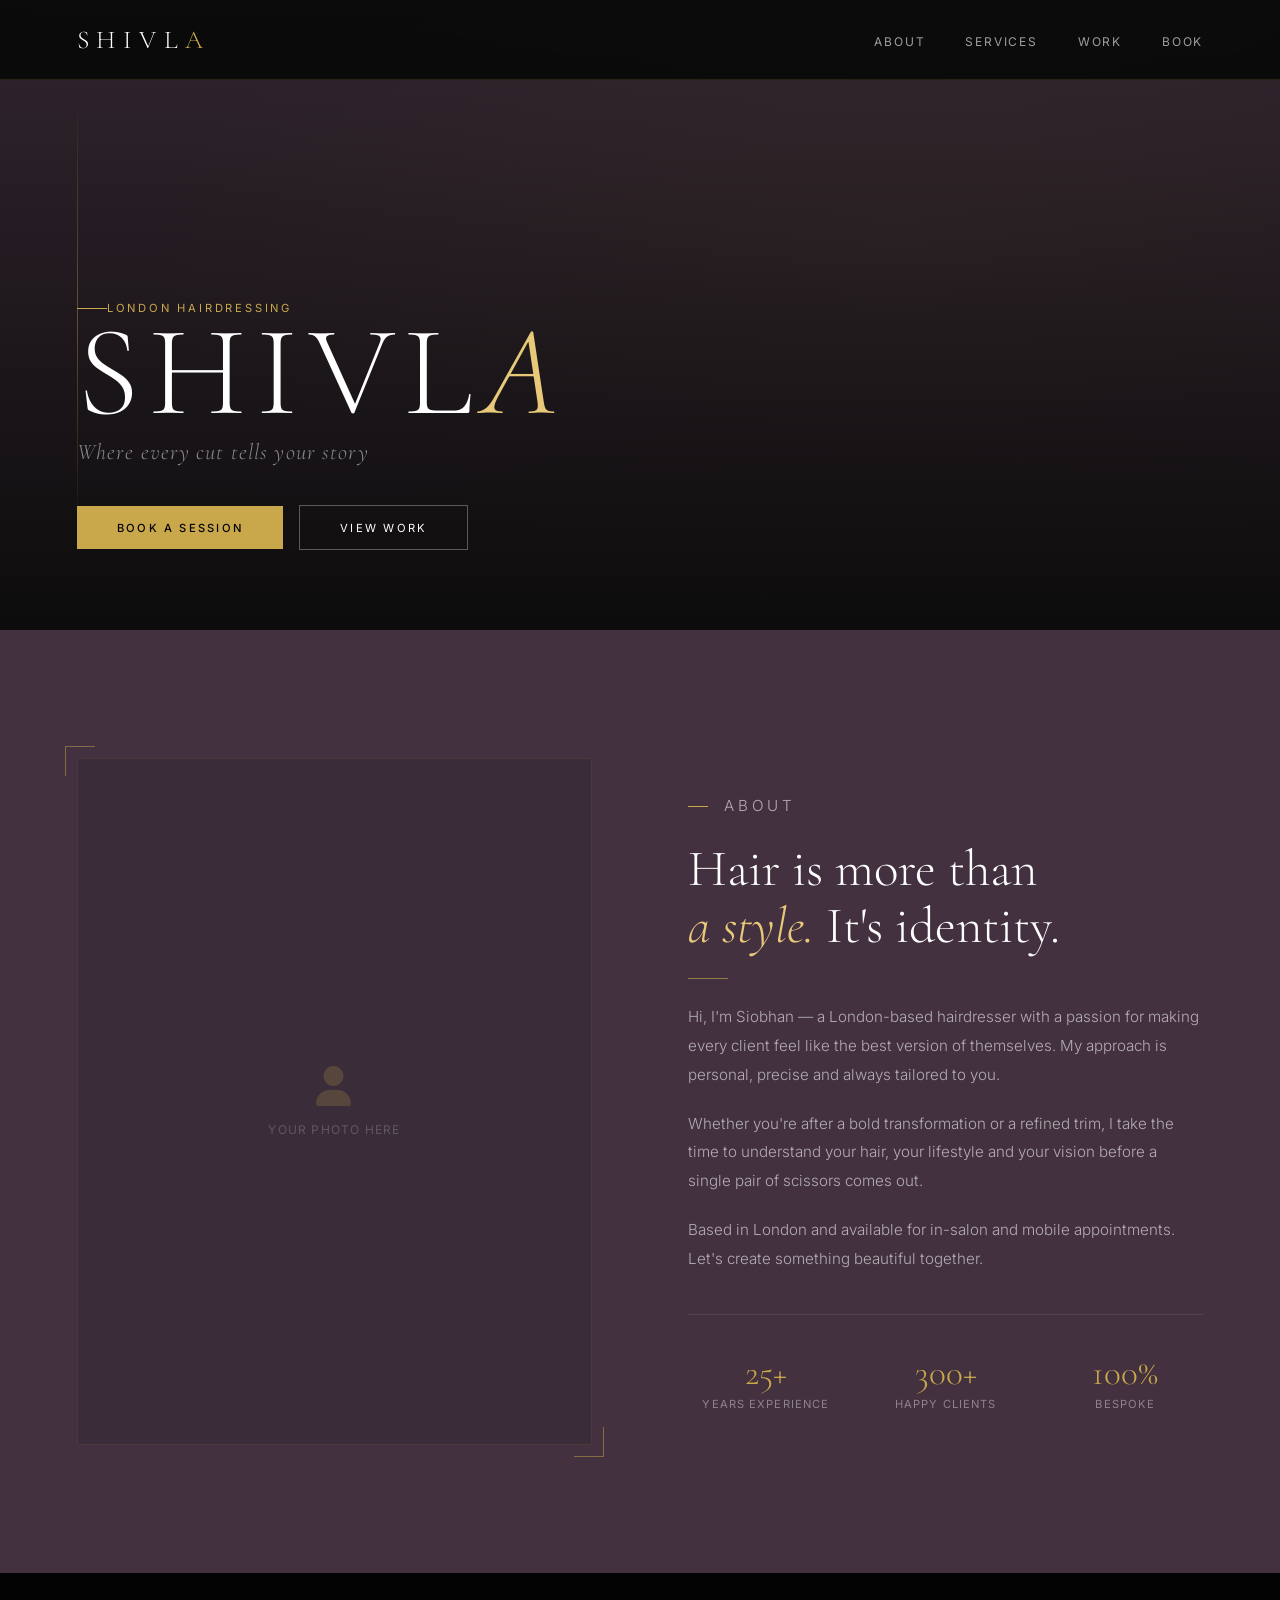
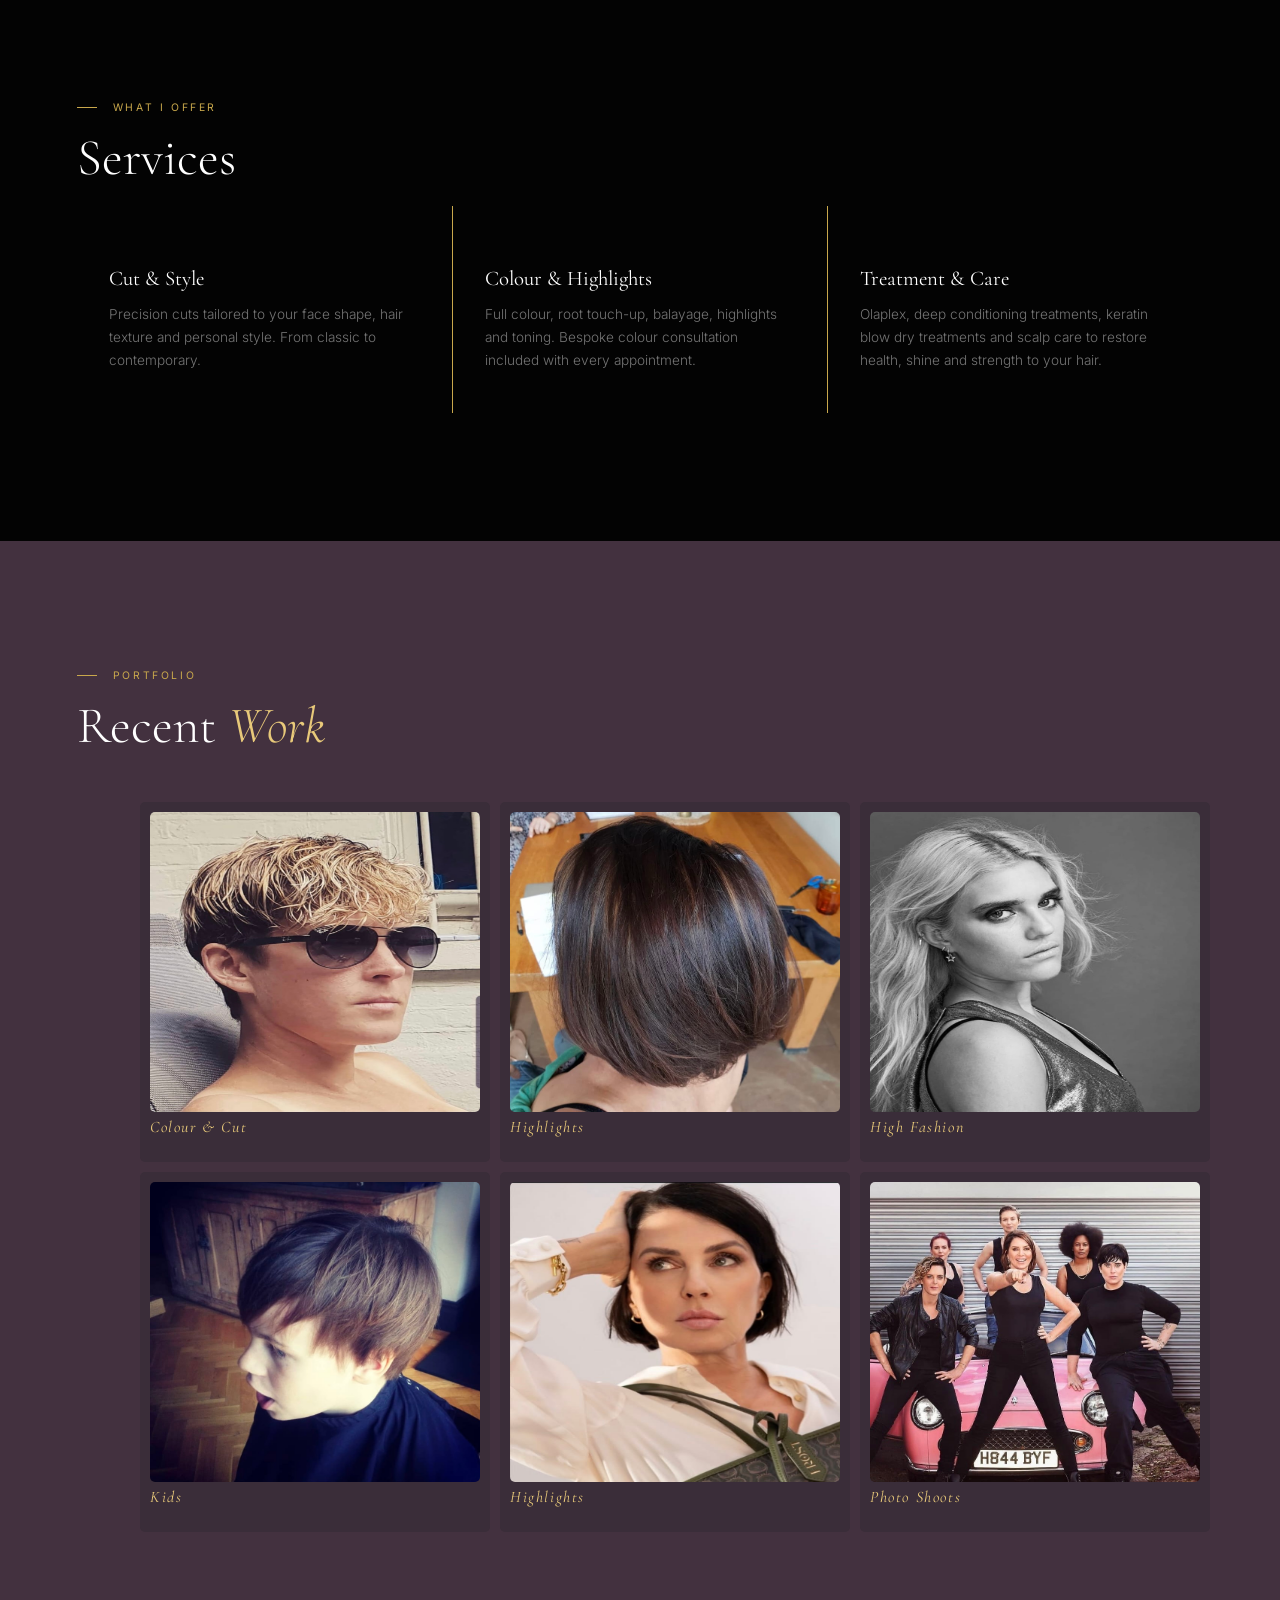
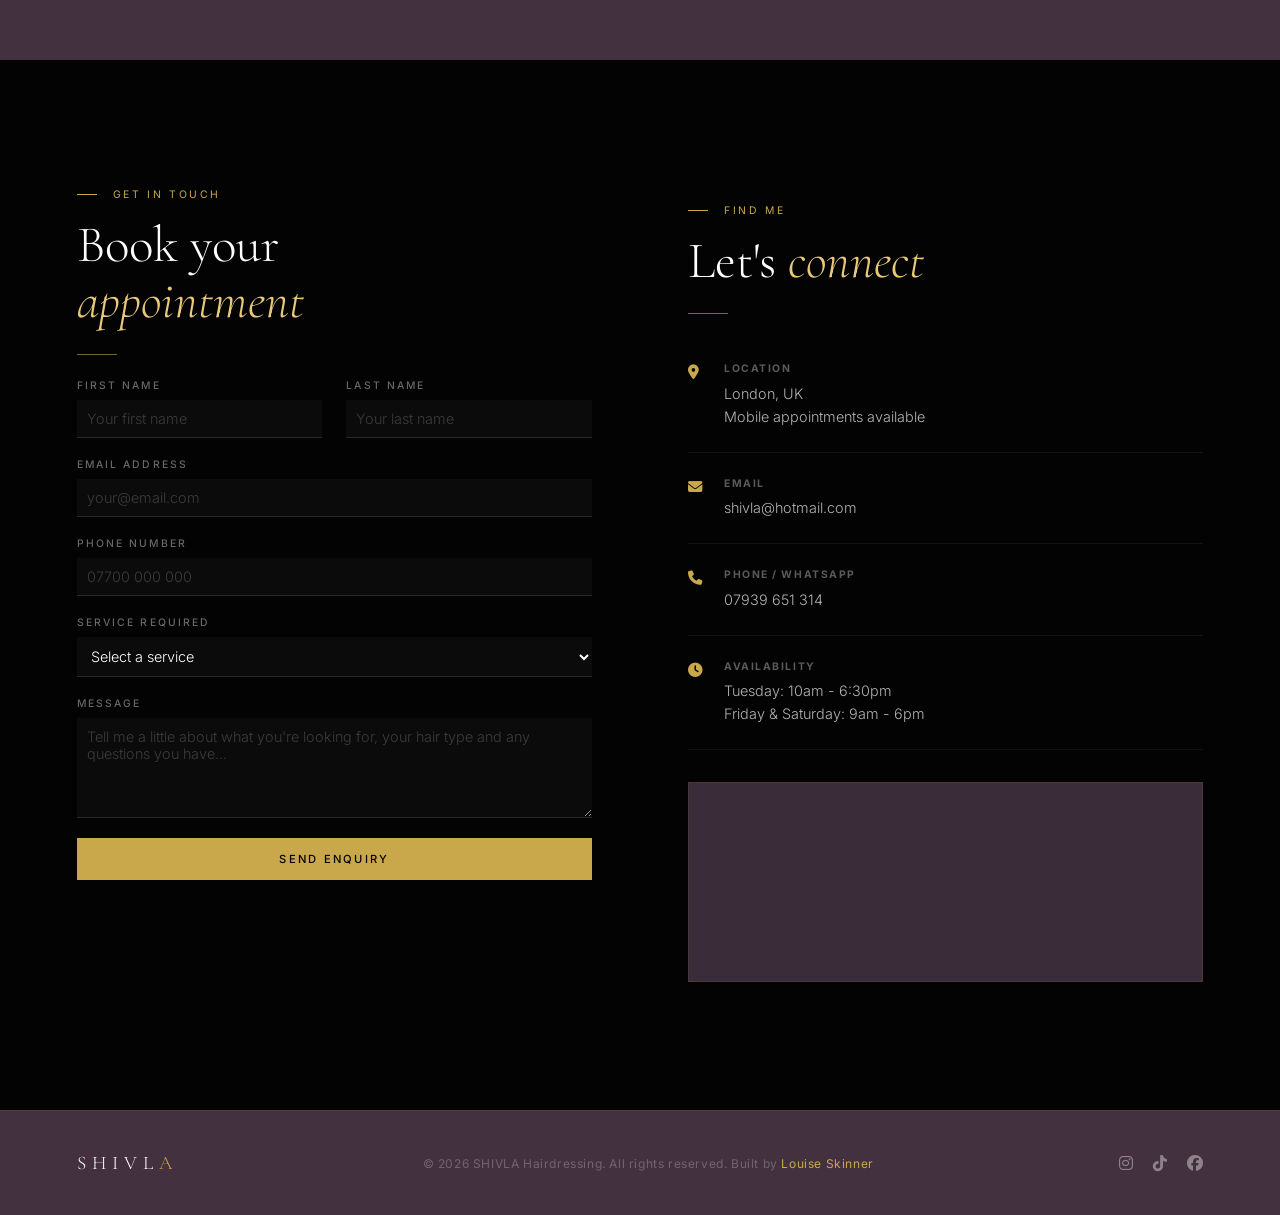
==== commit 8bea40bb: "Add photos to work sections" ====
--- a/index.html
+++ b/index.html
@@ -110,39 +110,51 @@
     <div class="gallery-grid">
       <div class="gallery-item fade-in">
         <div class="gallery-placeholder">
-          <i class="fas fa-image"></i>
-          Featured work
+           <!-- <i class="fas fa-image"></i> -->
+           <img class="work-imgs" src="assets/images/2.jpg" alt="image of client hair style">
+
         </div>
         <div class="gallery-overlay"><span>Colour & Cut</span></div>
       </div>
       <div class="gallery-item fade-in">
         <div class="gallery-placeholder">
-          <i class="fas fa-image"></i>
-          Your work here
-        </div>
-        <div class="gallery-overlay"><span>Balayage</span></div>
-      </div>
-      <div class="gallery-item fade-in">
-        <div class="gallery-placeholder">
-          <i class="fas fa-image"></i>
-          Your work here
-        </div>
-        <div class="gallery-overlay"><span>Bridal Style</span></div>
-      </div>
-      <div class="gallery-item fade-in">
-        <div class="gallery-placeholder">
-          <i class="fas fa-image"></i>
-          Your work here
-        </div>
-        <div class="gallery-overlay"><span>Natural Texture</span></div>
-      </div>
-      <div class="gallery-item fade-in">
-        <div class="gallery-placeholder">
-          <i class="fas fa-image"></i>
-          Your work here
+         <!-- <i class="fas fa-image"></i> -->
+          <img class="work-imgs" src="assets/images/5.jpg" alt="image of client hair style">
         </div>
         <div class="gallery-overlay"><span>Highlights</span></div>
       </div>
+      <div class="gallery-item fade-in">
+        <div class="gallery-placeholder">
+         <!-- <i class="fas fa-image"></i> -->
+         <img class="work-imgs" src="assets/images/3.jpg" alt="image of client hair style">
+
+        </div>
+        <div class="gallery-overlay"><span>High Fashion</span></div>
+      </div>
+      <div class="gallery-item fade-in">
+        <div class="gallery-placeholder">
+         <!-- <i class="fas fa-image"></i> -->
+         <img class="work-imgs" src="assets/images/4.jpg" alt="image of client hair style">
+
+        </div>
+        <div class="gallery-overlay"><span>Kids</span></div>
+      </div>
+      <div class="gallery-item fade-in">
+        <div class="gallery-placeholder">
+           <!-- <i class="fas fa-image"></i> -->
+           <img class="work-imgs" src="assets/images/1.jpg" alt="image of client hair style">
+
+        </div>
+        <div class="gallery-overlay"><span>Highlights</span></div>
+      </div>
+      <div class="gallery-item fade-in">
+        <div class="gallery-placeholder">
+           <!-- <i class="fas fa-image"></i> -->
+           <img class="work-imgs" src="assets/images/6.jpg" alt="image of client hair style">
+
+        </div>
+        <div class="gallery-overlay"><span>Photo Shoots</span></div>
+
     </div>
   </section>
 
--- a/assets/css/stylesheet.css
+++ b/assets/css/stylesheet.css
@@ -432,18 +432,30 @@
       display: grid;
       grid-template-columns: repeat(3, 1fr);
       grid-template-rows: auto auto;
-      gap: 1rem;
-      max-width: 1200px;
+      gap: 10px;
+      max-width: 1000px;
       margin: 0 auto;
+      
     }
 
     .gallery-item {
       background: var(--charcoal);
       overflow: hidden;
       position: relative;
-      border: 1px solid rgba(201,168,76,0.08);
-    }
-
+      border-radius: 5px;
+      padding: 10px 0 10px 10px;
+      width: 350px;
+      height: 360px;
+     
+    }
+
+    .work-imgs{    
+      width: 330px;
+      height: 300px;
+      border-radius: 5px;
+     
+    }
+/*
     .gallery-item:first-child {
       grid-column: 1 / 3;
       grid-row: 1 / 3;
@@ -464,9 +476,11 @@
       text-transform: uppercase;
     }
 
+    
     .gallery-item:first-child .gallery-placeholder { min-height: 460px; }
     .gallery-placeholder i { font-size: 2rem; color: rgba(201,168,76,0.15); }
 
+    
     .gallery-overlay {
       position: absolute;
       inset: 0;
@@ -477,7 +491,7 @@
       opacity: 0;
       transition: opacity 0.3s;
     }
-
+    */
     .gallery-item:hover .gallery-overlay { opacity: 1; }
 
     .gallery-overlay span {
@@ -487,7 +501,7 @@
       color: var(--gold-light);
       letter-spacing: 0.1em;
     }
-
+    
     /* ===== CONTACT ===== */
     #contact {
       padding: 8rem 6%;
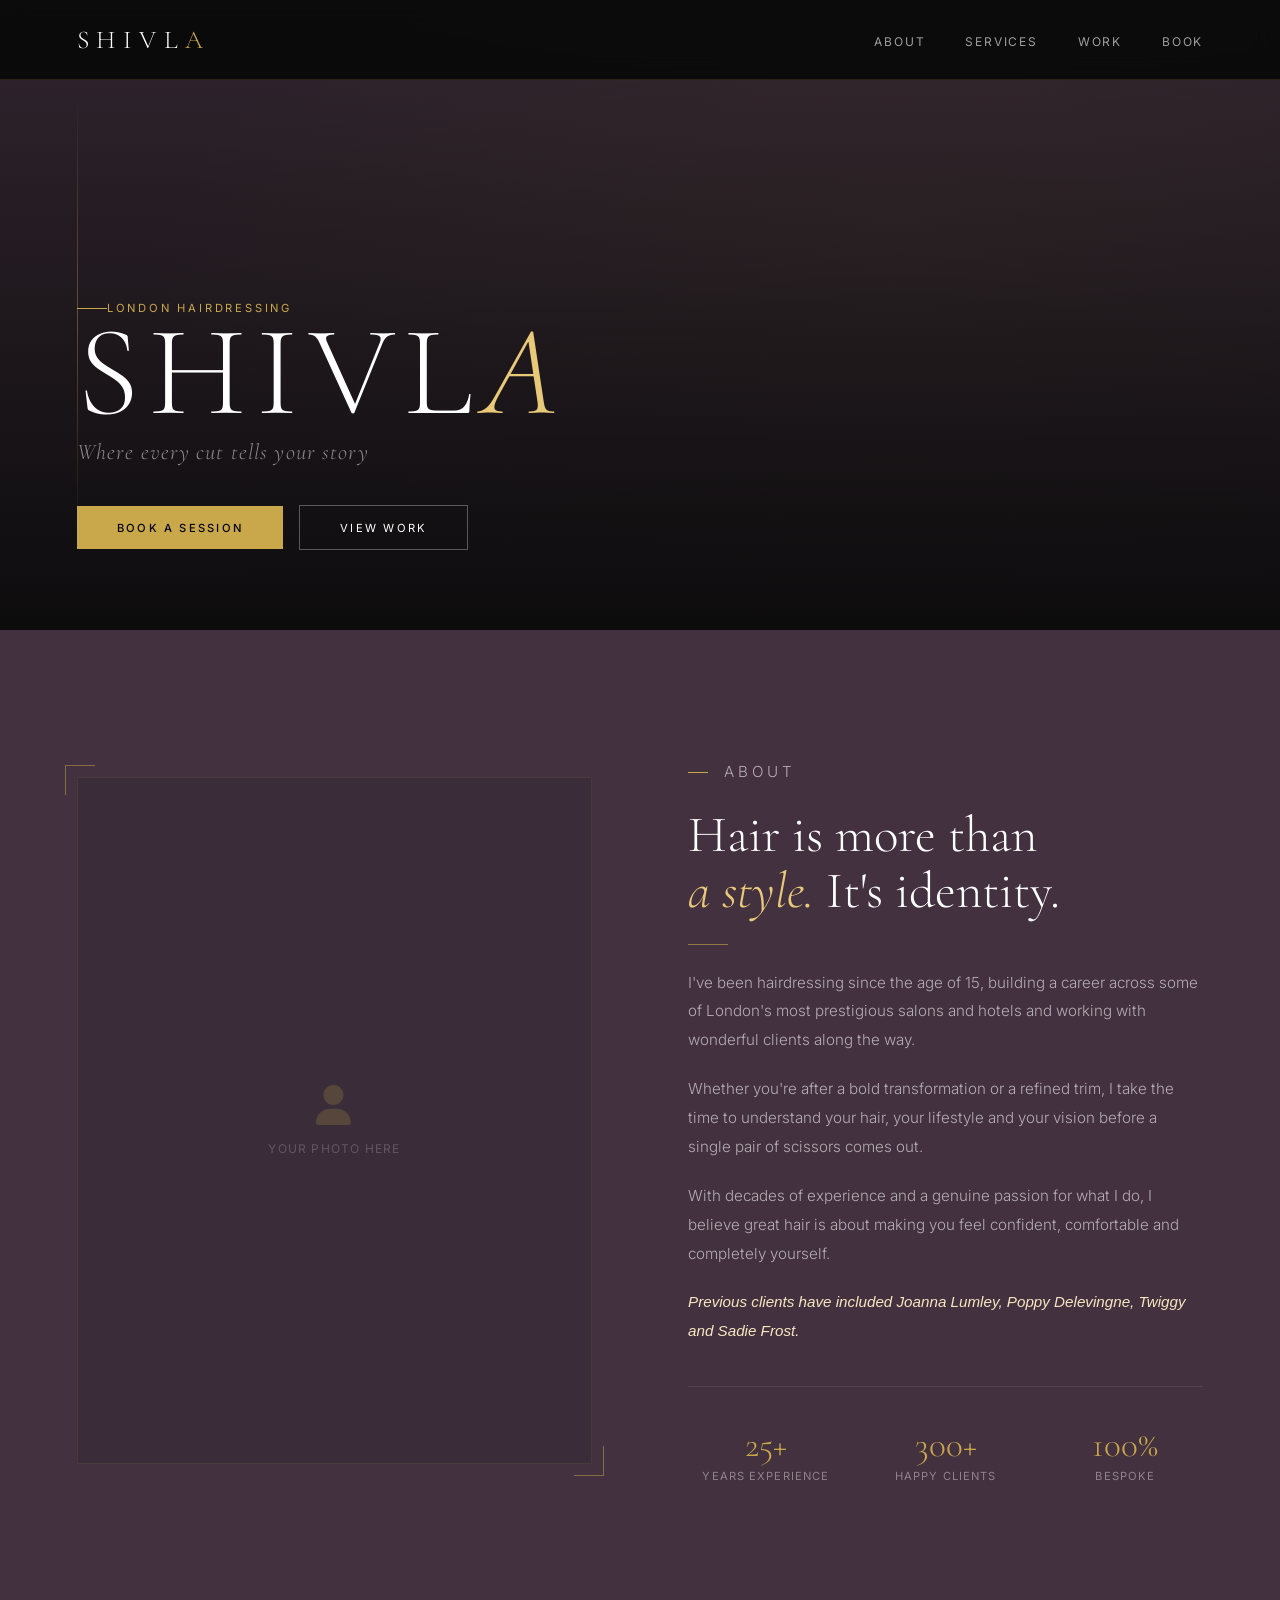
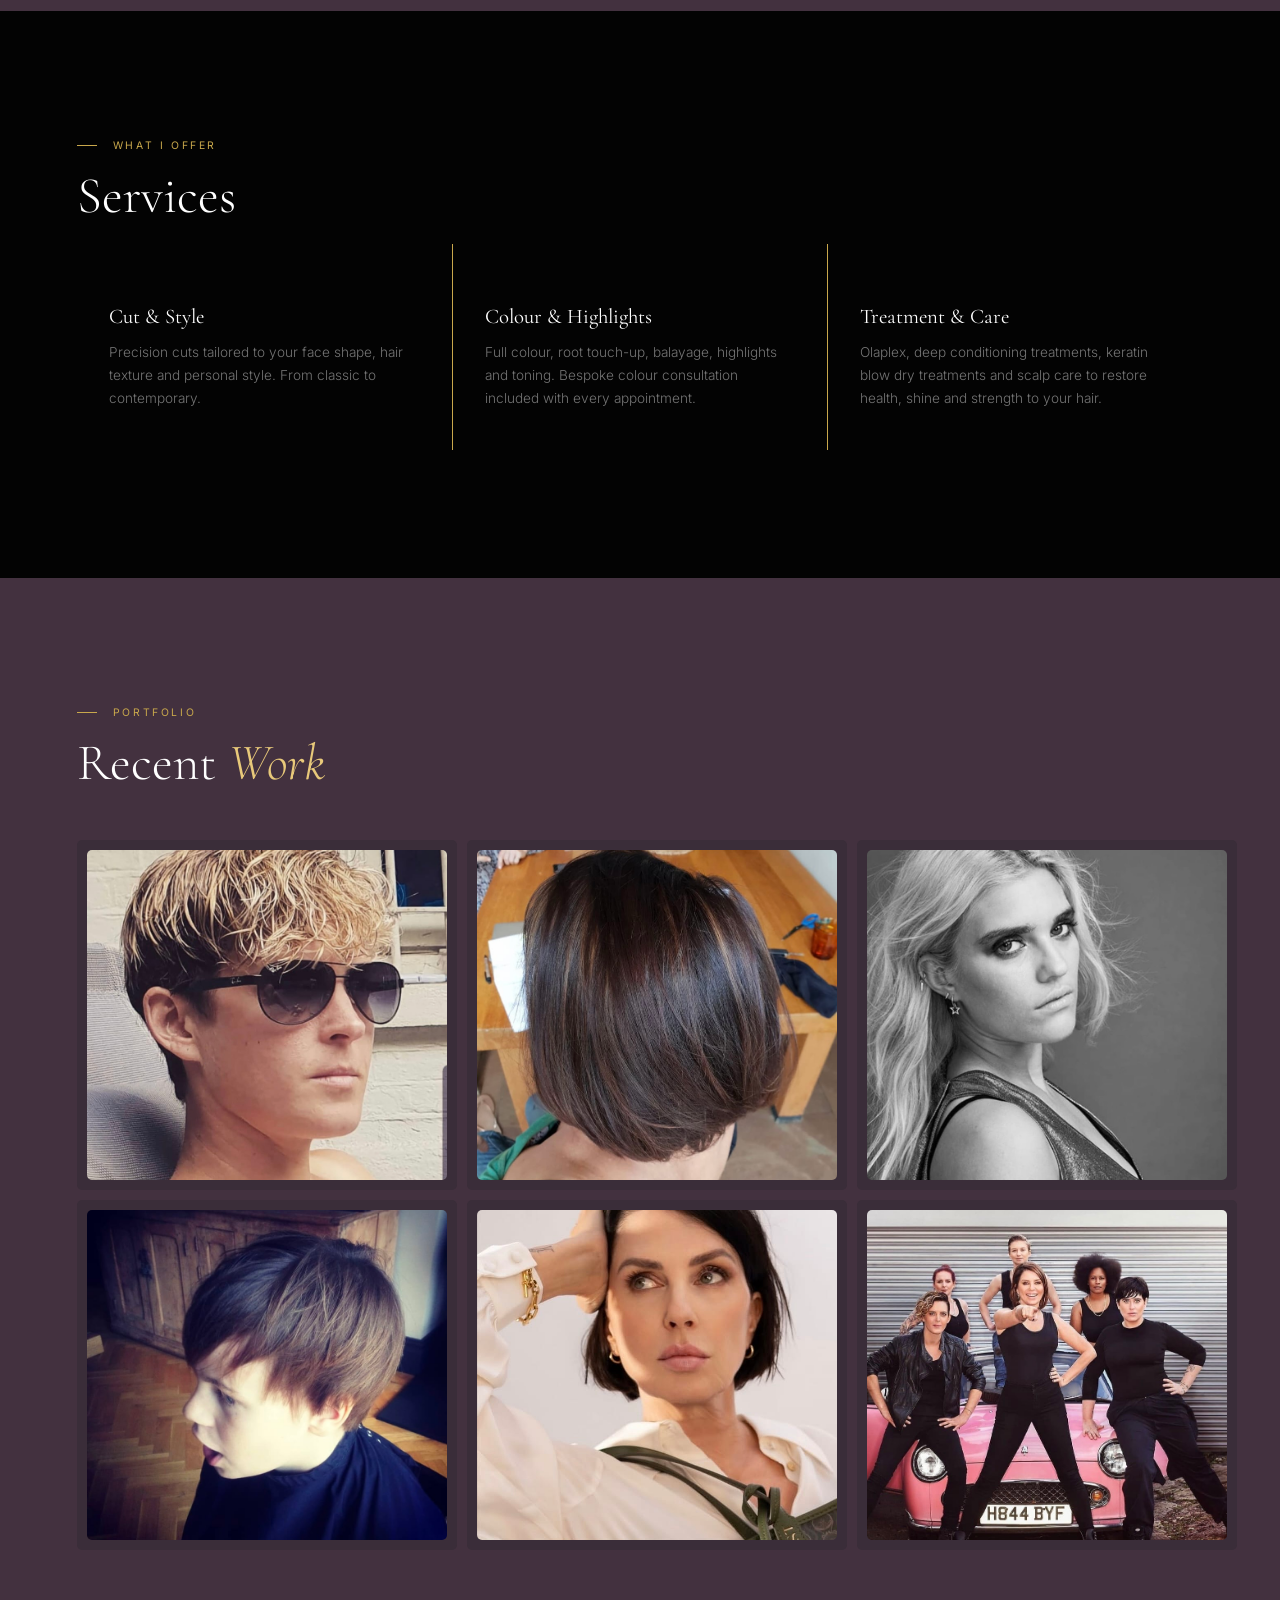
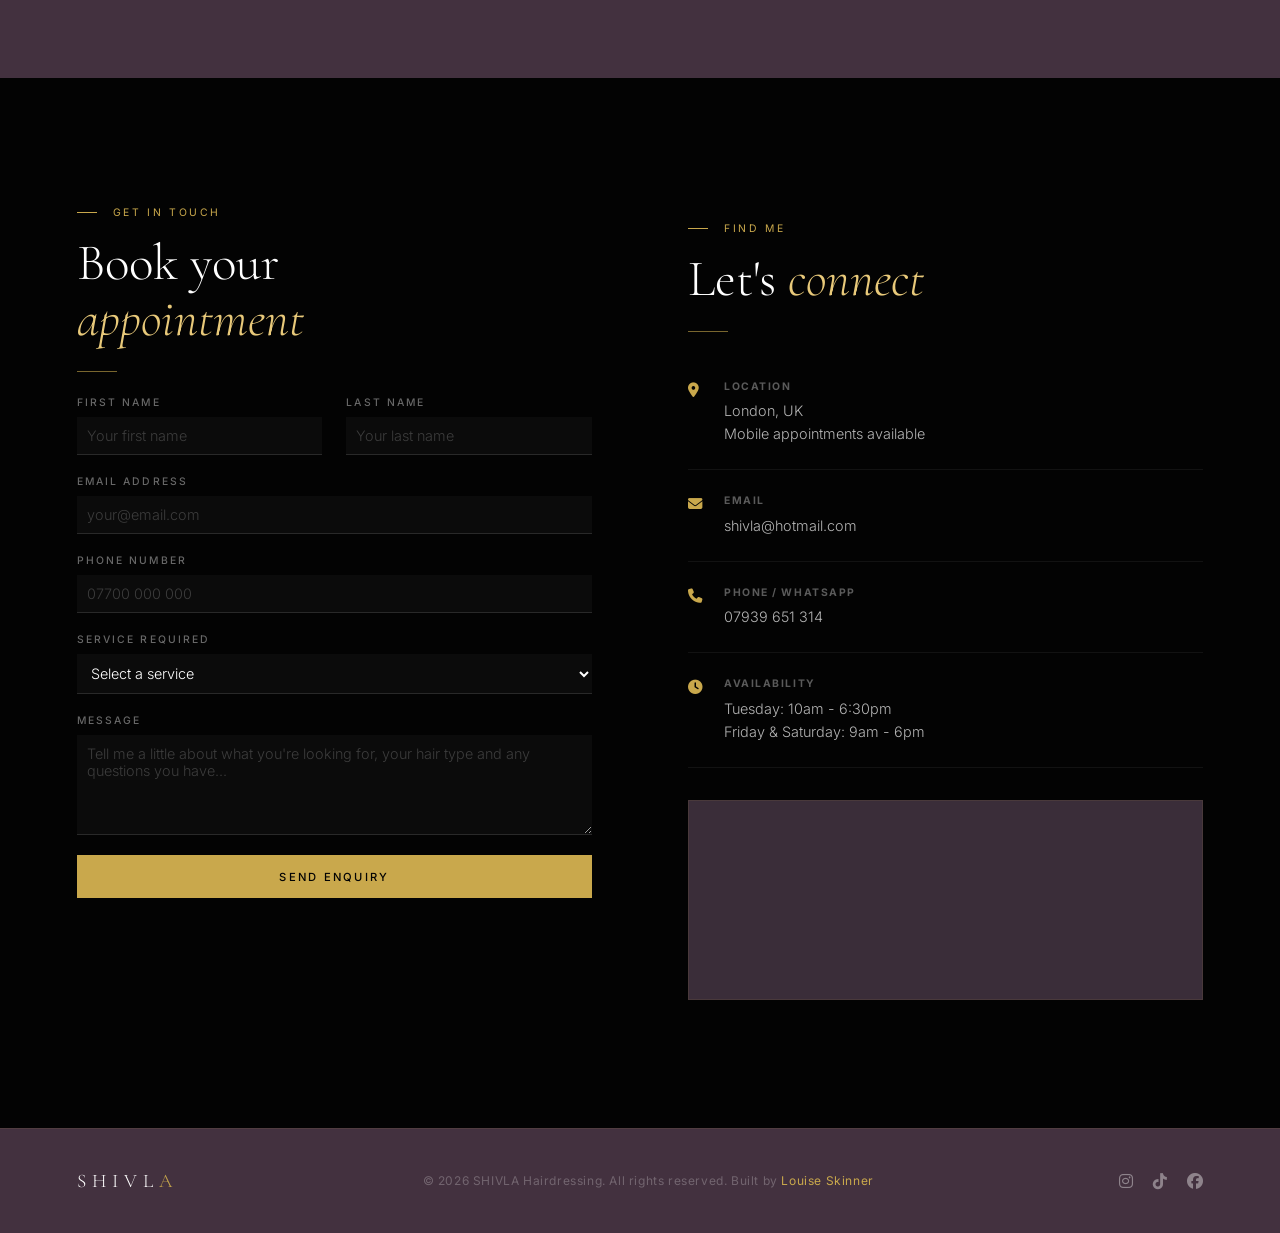
==== commit d89c6df0: "Reworded the bio in the about section" ====
--- a/index.html
+++ b/index.html
@@ -53,9 +53,10 @@
         <p class="section-eyebrow">About</p>
         <h2 class="section-title">Hair is more than<br><em>a style.</em> It's identity.</h2>
         <div class="section-divider"></div>
-        <p>Hi, I'm Siobhan — a London-based hairdresser with a passion for making every client feel like the best version of themselves. My approach is personal, precise and always tailored to you.</p>
+        <p>I've been hairdressing since the age of 15, building a career across some of London's most prestigious salons and hotels and working with wonderful clients along the way.</p>        
         <p>Whether you're after a bold transformation or a refined trim, I take the time to understand your hair, your lifestyle and your vision before a single pair of scissors comes out.</p>
-        <p>Based in London and available for in-salon and mobile appointments. Let's create something beautiful together.</p>
+        <p>With decades of experience and a genuine passion for what I do, I believe great hair is about making you feel confident, comfortable and completely yourself.</p>
+        <p id="previous-clients"><em>Previous clients have included Joanna Lumley, Poppy Delevingne, Twiggy and Sadie Frost.</em></p>
         <div class="about-stats">
           <div class="stat">
             <div class="stat-number">25+</div>
@@ -109,7 +110,7 @@
     </div>
     <div class="gallery-grid">
       <div class="gallery-item fade-in">
-        <div class="gallery-placeholder">
+        <div class="gallery-placeholder fade-in visible">
            <!-- <i class="fas fa-image"></i> -->
            <img class="work-imgs" src="assets/images/2.jpg" alt="image of client hair style">
 
--- a/assets/css/stylesheet.css
+++ b/assets/css/stylesheet.css
@@ -259,6 +259,7 @@
     #about {
       padding: 8rem 6%;
       background: var(--off-black);
+      margin: 0%;
     }
 
     .about-grid {
@@ -333,6 +334,10 @@
       border-top: 1px solid rgba(255,255,255,0.08);
     }
 
+    #previous-clients{
+      color: var(--gold-pale);
+    }
+
     .stat {
       text-align: center;
     }
@@ -433,9 +438,8 @@
       grid-template-columns: repeat(3, 1fr);
       grid-template-rows: auto auto;
       gap: 10px;
-      max-width: 1000px;
-      margin: 0 auto;
-      
+      max-width: 1200px;
+      margin: 0px auto;
     }
 
     .gallery-item {
@@ -443,44 +447,24 @@
       overflow: hidden;
       position: relative;
       border-radius: 5px;
-      padding: 10px 0 10px 10px;
-      width: 350px;
-      height: 360px;
-     
-    }
-
-    .work-imgs{    
-      width: 330px;
+      padding: 10px;
+  }
+  
+  .work-imgs {
+      display: block;
+      width: 100%;
       height: 300px;
+      object-fit: cover;
       border-radius: 5px;
-     
-    }
-/*
-    .gallery-item:first-child {
-      grid-column: 1 / 3;
-      grid-row: 1 / 3;
-    }
-
-    .gallery-placeholder {
-      width: 100%;
-      height: 100%;
-      min-height: 220px;
-      display: flex;
-      flex-direction: column;
-      align-items: center;
-      justify-content: center;
-      gap: 0.75rem;
-      color: rgba(255,255,255,0.15);
-      font-size: 0.7rem;
-      letter-spacing: 0.1em;
-      text-transform: uppercase;
-    }
+  }
+
 
     
-    .gallery-item:first-child .gallery-placeholder { min-height: 460px; }
+
+    
     .gallery-placeholder i { font-size: 2rem; color: rgba(201,168,76,0.15); }
 
-    
+
     .gallery-overlay {
       position: absolute;
       inset: 0;
@@ -490,8 +474,9 @@
       justify-content: center;
       opacity: 0;
       transition: opacity 0.3s;
-    }
-    */
+    
+    }
+
     .gallery-item:hover .gallery-overlay { opacity: 1; }
 
     .gallery-overlay span {
@@ -633,6 +618,18 @@
 
     .map-placeholder i { font-size: 1.5rem; color: rgba(201,168,76,0.2); }
 
+    .map-placeholder {
+      width: 100%;
+      overflow: hidden;
+  }
+  
+  .map-placeholder iframe {
+      display: block;
+      width: 100%;
+      max-width: 100%;
+      height: 300px;
+      border: 0;
+  }
     /* ===== FOOTER ===== */
     footer {
       background: var(--off-black);
@@ -643,6 +640,7 @@
       align-items: center;
       flex-wrap: wrap;
       gap: 1rem;
+      width: 100%;
     }
 
     .footer-logo {
@@ -680,6 +678,8 @@
 
     /* ===== MOBILE NAV ===== */
     @media (max-width: 768px) {
+      
+
       .hamburger { display: flex; }
 
       .nav-links {
@@ -697,18 +697,47 @@
       .nav-links.open { display: flex; }
 
       .about-grid,
-      .contact-grid { grid-template-columns: 1fr; gap: 3rem; }
-
-      .services-grid { grid-template-columns: 1fr; }
-
-      .gallery-grid { grid-template-columns: 1fr 1fr; }
-      .gallery-item:first-child { grid-column: 1 / 3; grid-row: auto; }
-
-      .about-stats { grid-template-columns: repeat(3, 1fr); }
-
-      .form-row { grid-template-columns: 1fr; gap: 1.25rem; }
-
-      #hero { padding-bottom: 1rem; min-height: 50vh; }
+      .contact-grid { 
+        grid-template-columns: 1fr; 
+        gap: 3rem; 
+      }
+
+      .services-grid { 
+        grid-template-columns: 1fr; 
+      }
+
+      .gallery-grid {
+        display: grid;
+        grid-template-columns: repeat(1, 1fr);
+        grid-template-rows: auto auto;
+        gap: 10px;
+        max-width: 1200px;
+        margin: 0px auto;
+      }
+
+      .gallery-grid {
+        grid-template-columns: 1fr;
+        gap: 10px;
+    }
+
+    .work-imgs {
+        height: 300px;
+    }
+      
+
+      .about-stats { 
+        grid-template-columns: repeat(3, 1fr); 
+      }
+
+      .form-row { 
+        grid-template-columns: 1fr; 
+        gap: 1.25rem; 
+      }
+
+      #hero { 
+        padding-bottom: 1rem; 
+        min-height: 50vh; 
+      }
     }
 
     /* ===== FADE IN ===== */
@@ -719,3 +748,49 @@
     }
 
     .fade-in.visible { opacity: 1; transform: translateY(0); }
+
+
+    @media (min-width: 768px) and (max-width: 1022px) { 
+      .gallery-grid { 
+        grid-template-columns: 1fr 1fr;
+       
+       }
+    
+       .gallery-item {
+        background: var(--charcoal);
+        overflow: hidden;
+        position: relative;
+        border-radius: 5px;
+        padding: 10px 0 10px 10px;
+        width: 360px;
+        height: 330px;
+      }
+  
+      .work-imgs{    
+        width: 340px;
+        height: 310px;
+        border-radius: 5px;
+        padding: 0%;
+      }
+
+    }
+
+    @media (min-width: 1022px) { 
+       .gallery-item {
+        background: var(--charcoal);
+        overflow: hidden;
+        position: relative;
+        border-radius: 5px;
+        padding: 10px 0 10px 10px;
+        width: 380px;
+        height: 350px;
+      }
+  
+      .work-imgs{    
+        width: 360px;
+        height: 330px;
+        border-radius: 5px;
+        padding: 0%;
+      }
+
+    }
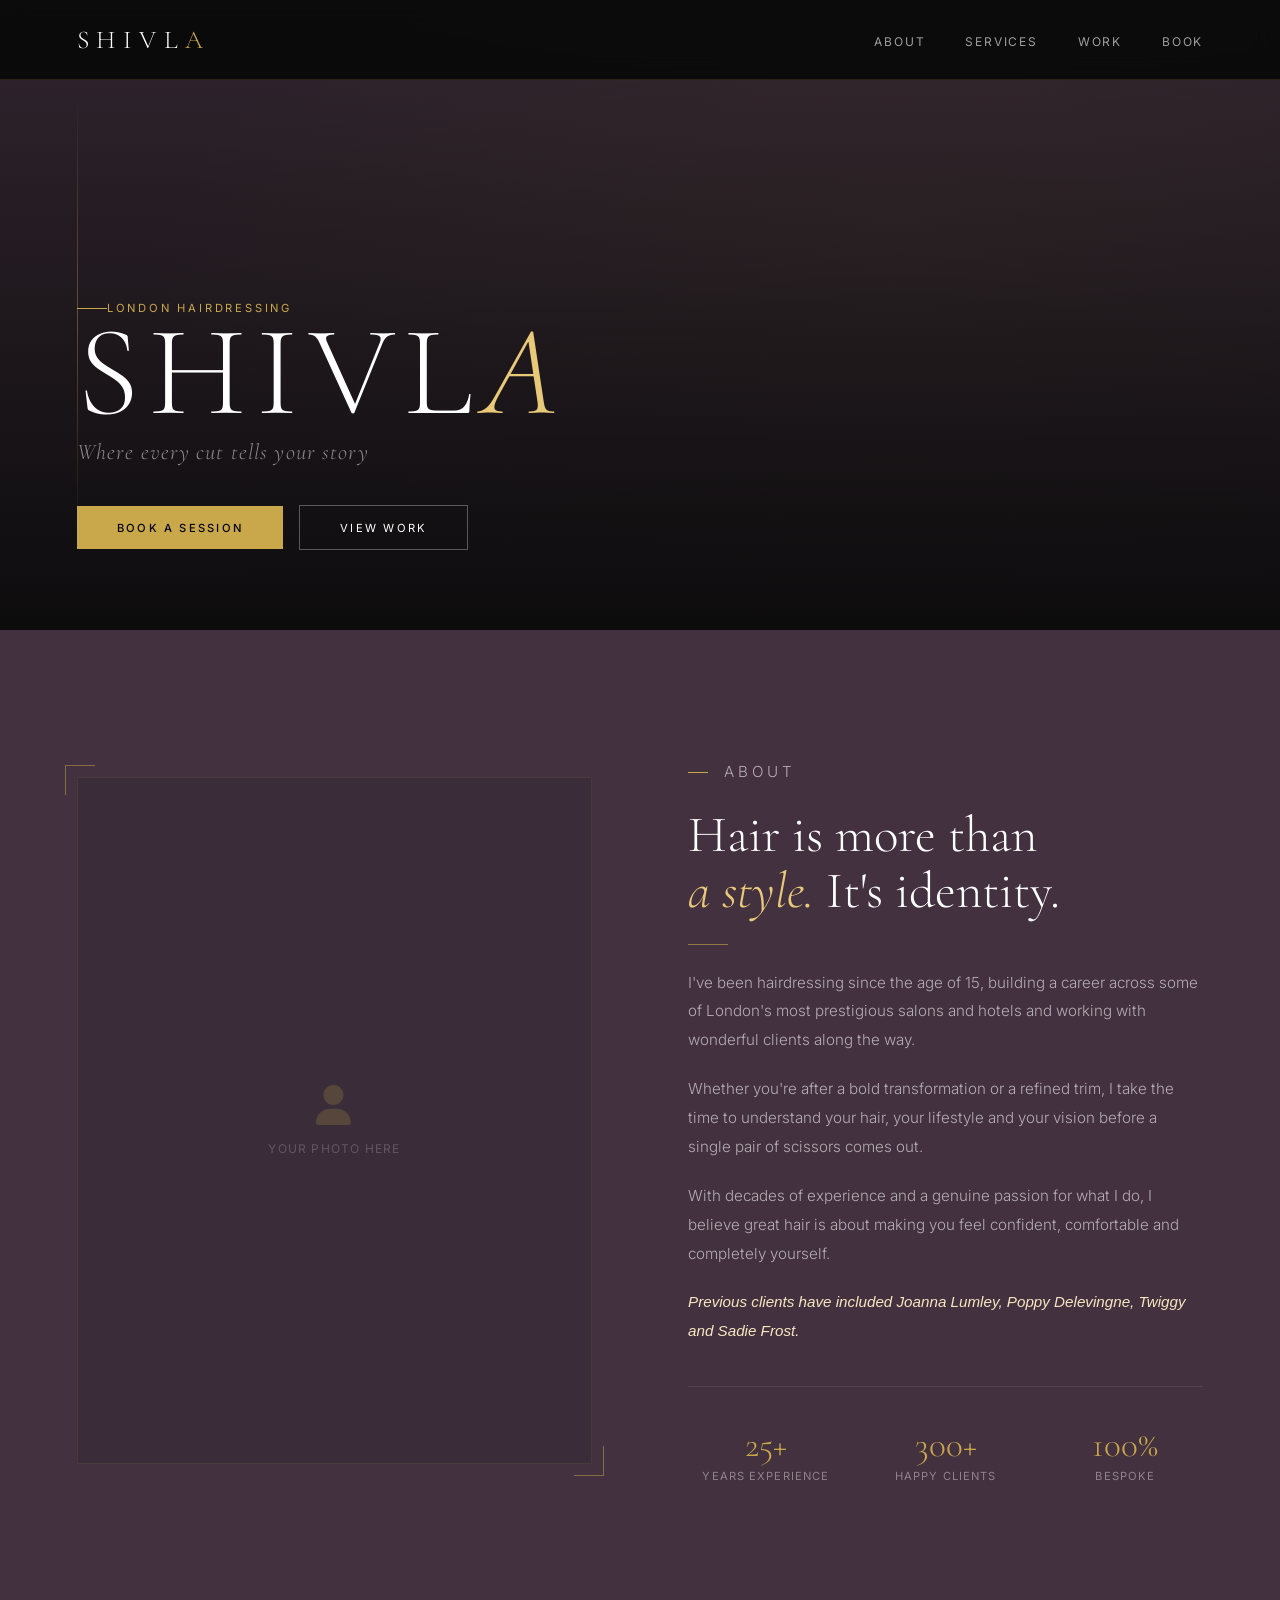
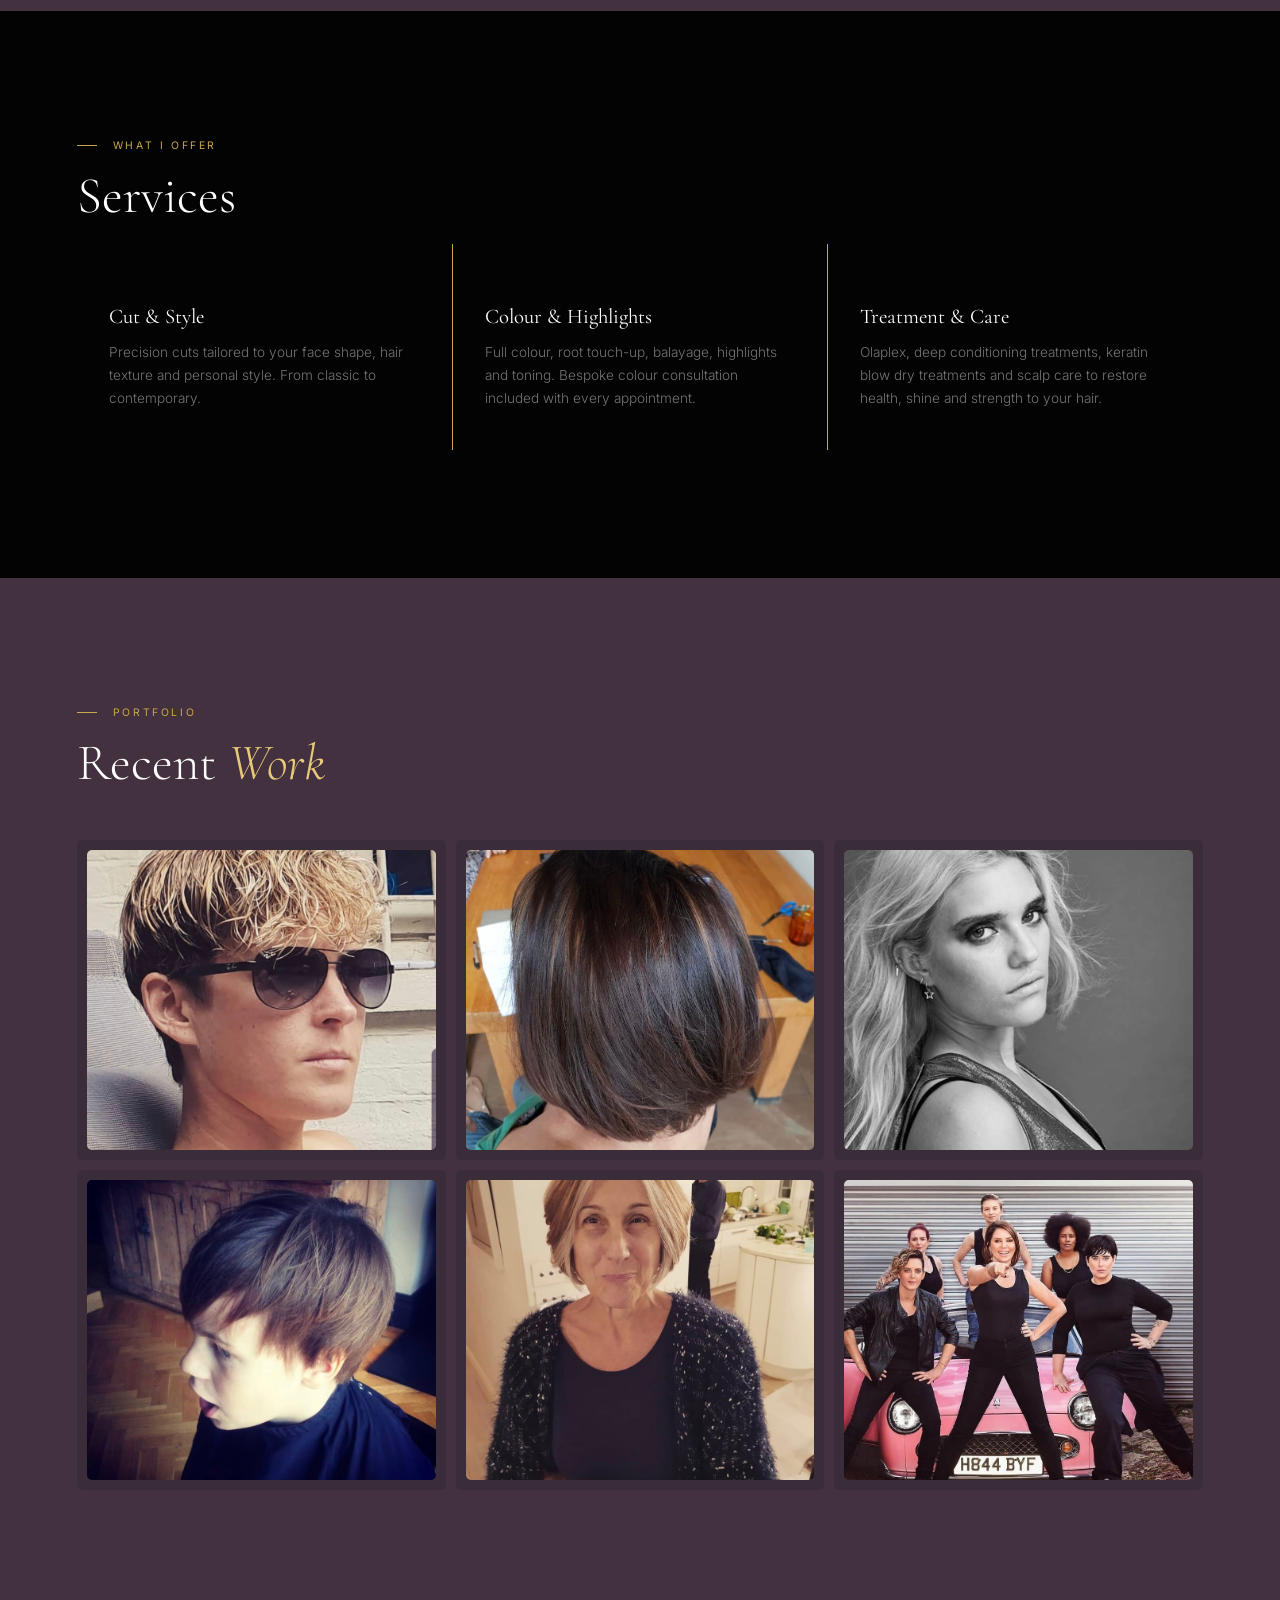
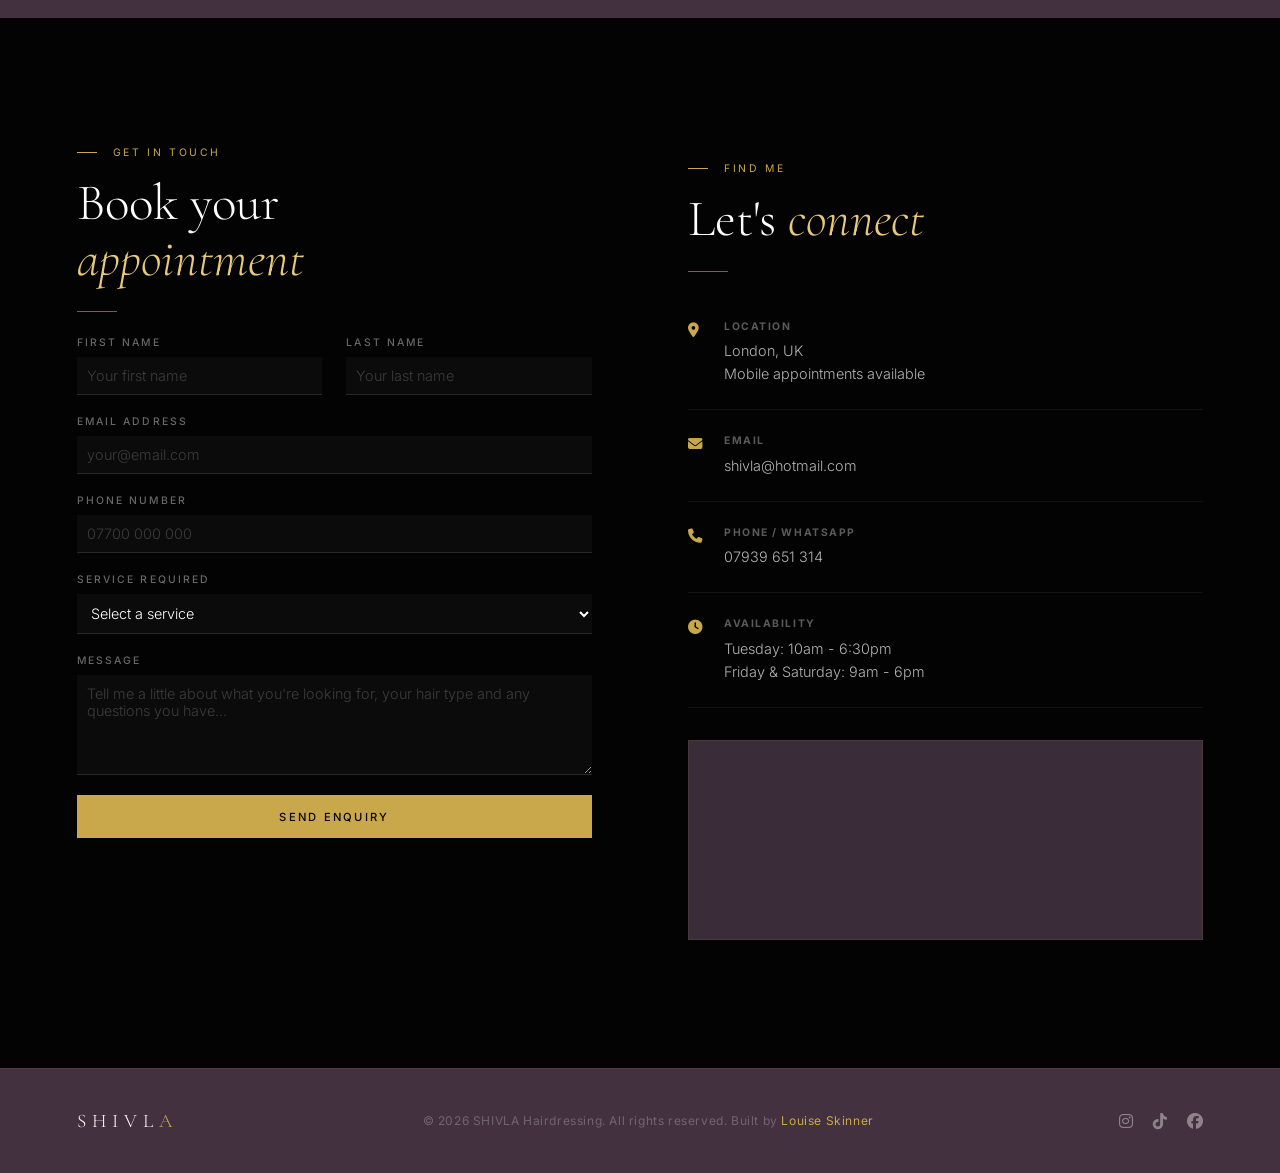
==== commit 72b7945e: "Change image and gallery text" ====
--- a/index.html
+++ b/index.html
@@ -122,7 +122,7 @@
          <!-- <i class="fas fa-image"></i> -->
           <img class="work-imgs" src="assets/images/5.jpg" alt="image of client hair style">
         </div>
-        <div class="gallery-overlay"><span>Highlights</span></div>
+        <div class="gallery-overlay"><span>Lowlights</span></div>
       </div>
       <div class="gallery-item fade-in">
         <div class="gallery-placeholder">
@@ -143,7 +143,7 @@
       <div class="gallery-item fade-in">
         <div class="gallery-placeholder">
            <!-- <i class="fas fa-image"></i> -->
-           <img class="work-imgs" src="assets/images/1.jpg" alt="image of client hair style">
+           <img class="work-imgs" src="assets/images/8.jpg" alt="image of client hair style">
 
         </div>
         <div class="gallery-overlay"><span>Highlights</span></div>
--- a/assets/css/stylesheet.css
+++ b/assets/css/stylesheet.css
@@ -775,22 +775,4 @@
 
     }
 
-    @media (min-width: 1022px) { 
-       .gallery-item {
-        background: var(--charcoal);
-        overflow: hidden;
-        position: relative;
-        border-radius: 5px;
-        padding: 10px 0 10px 10px;
-        width: 380px;
-        height: 350px;
-      }
-  
-      .work-imgs{    
-        width: 360px;
-        height: 330px;
-        border-radius: 5px;
-        padding: 0%;
-      }
-
-    }+   
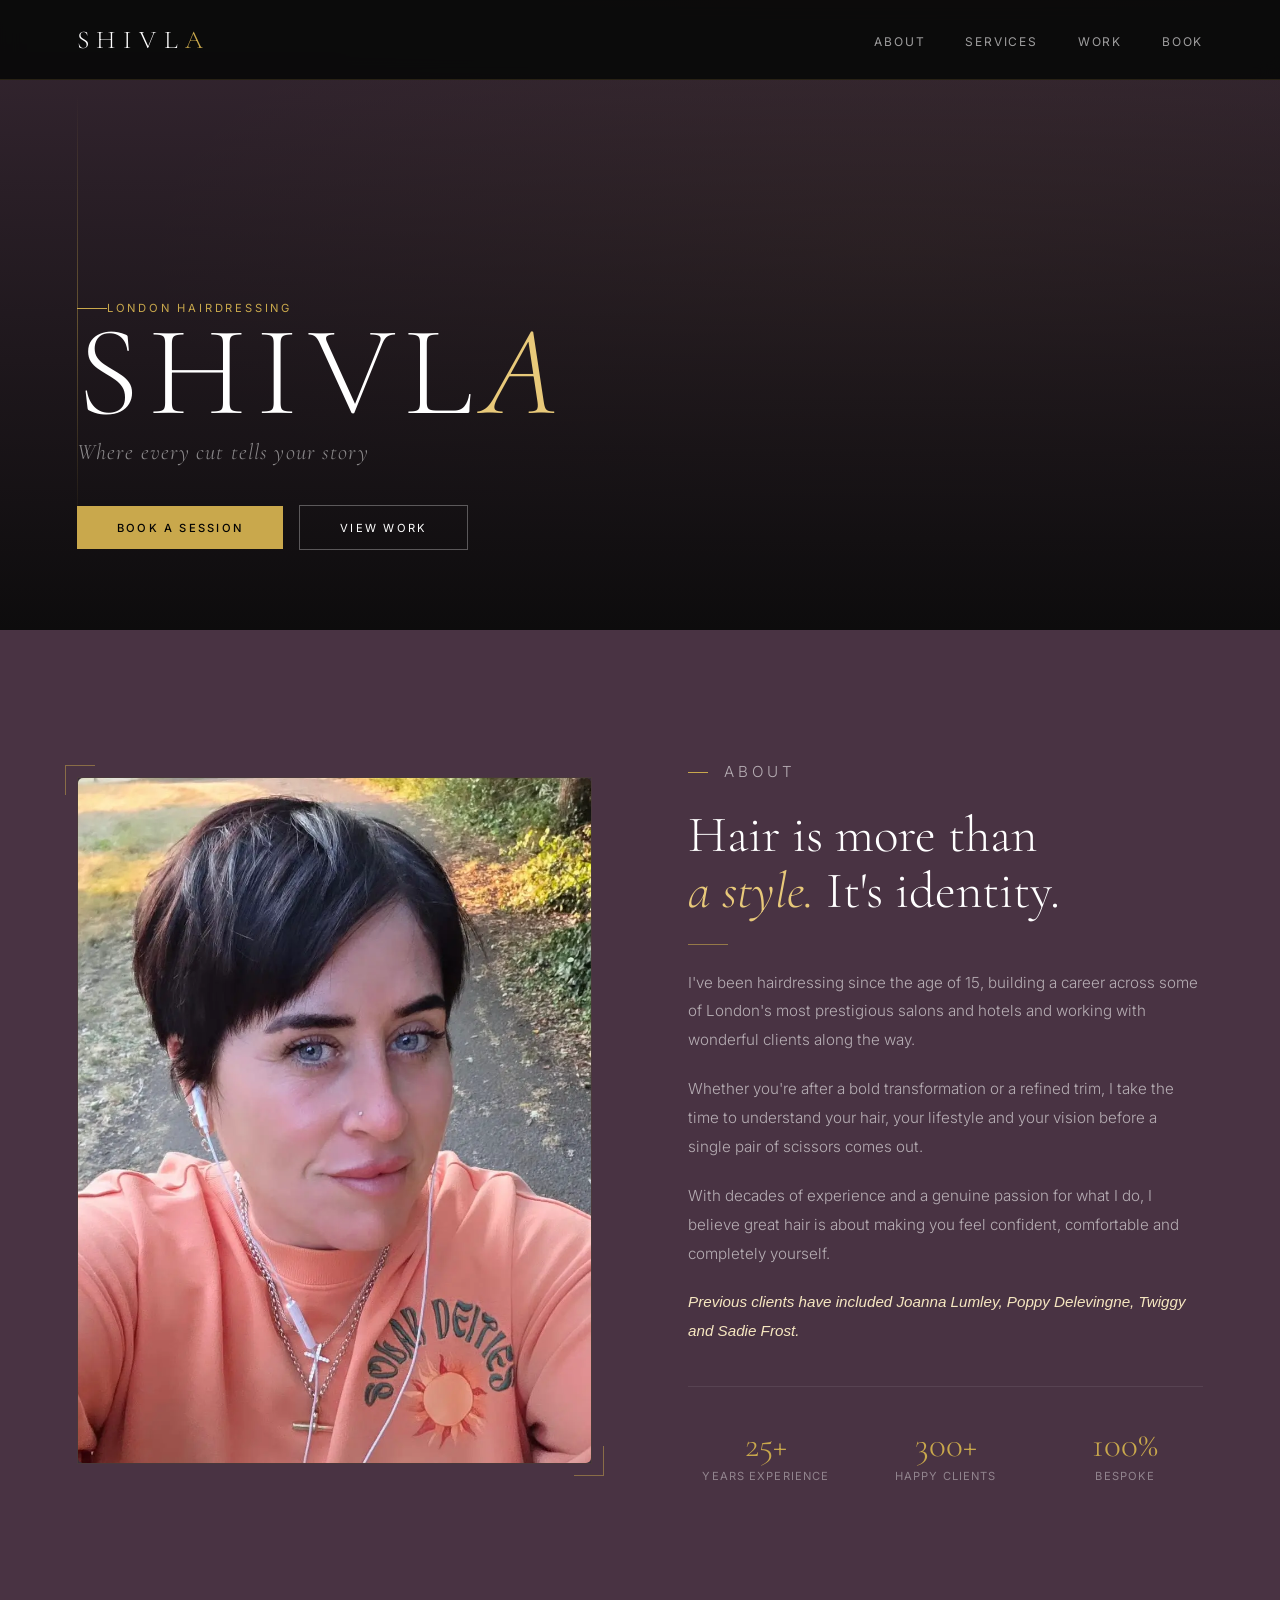
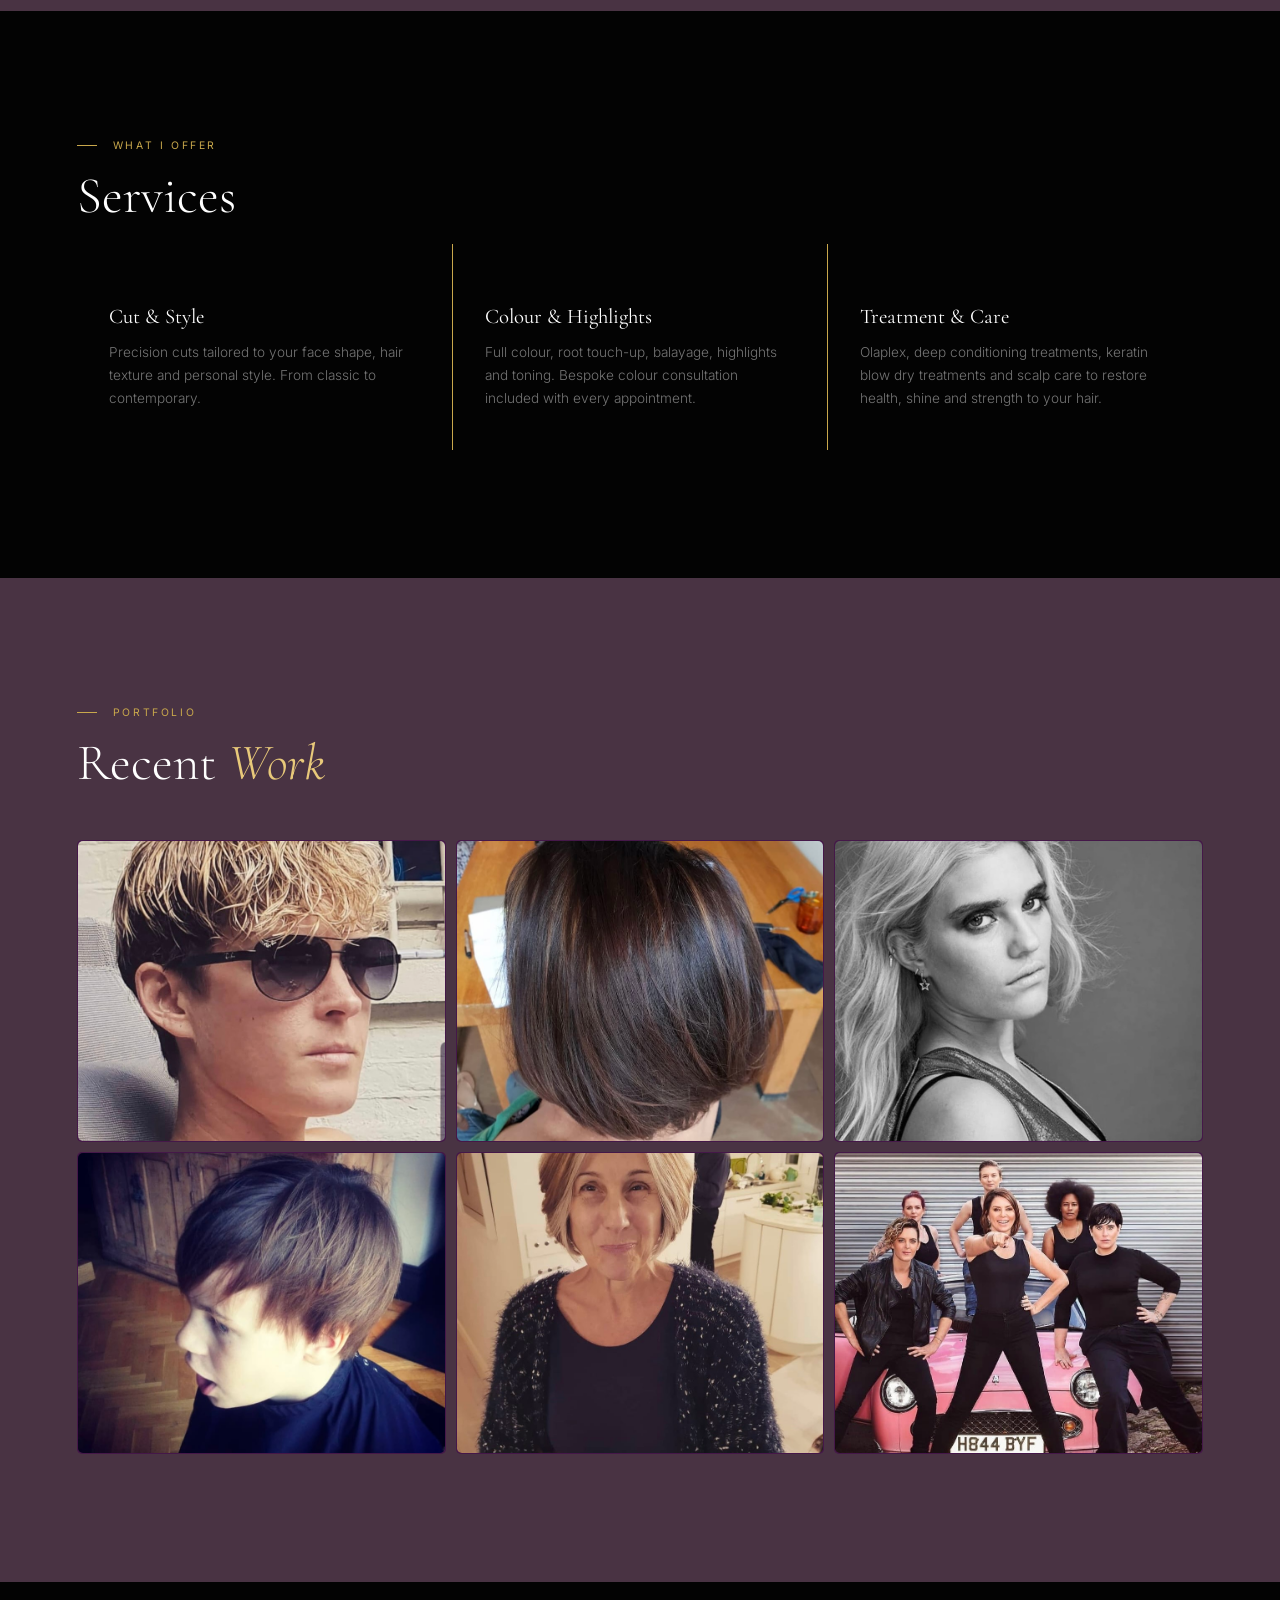
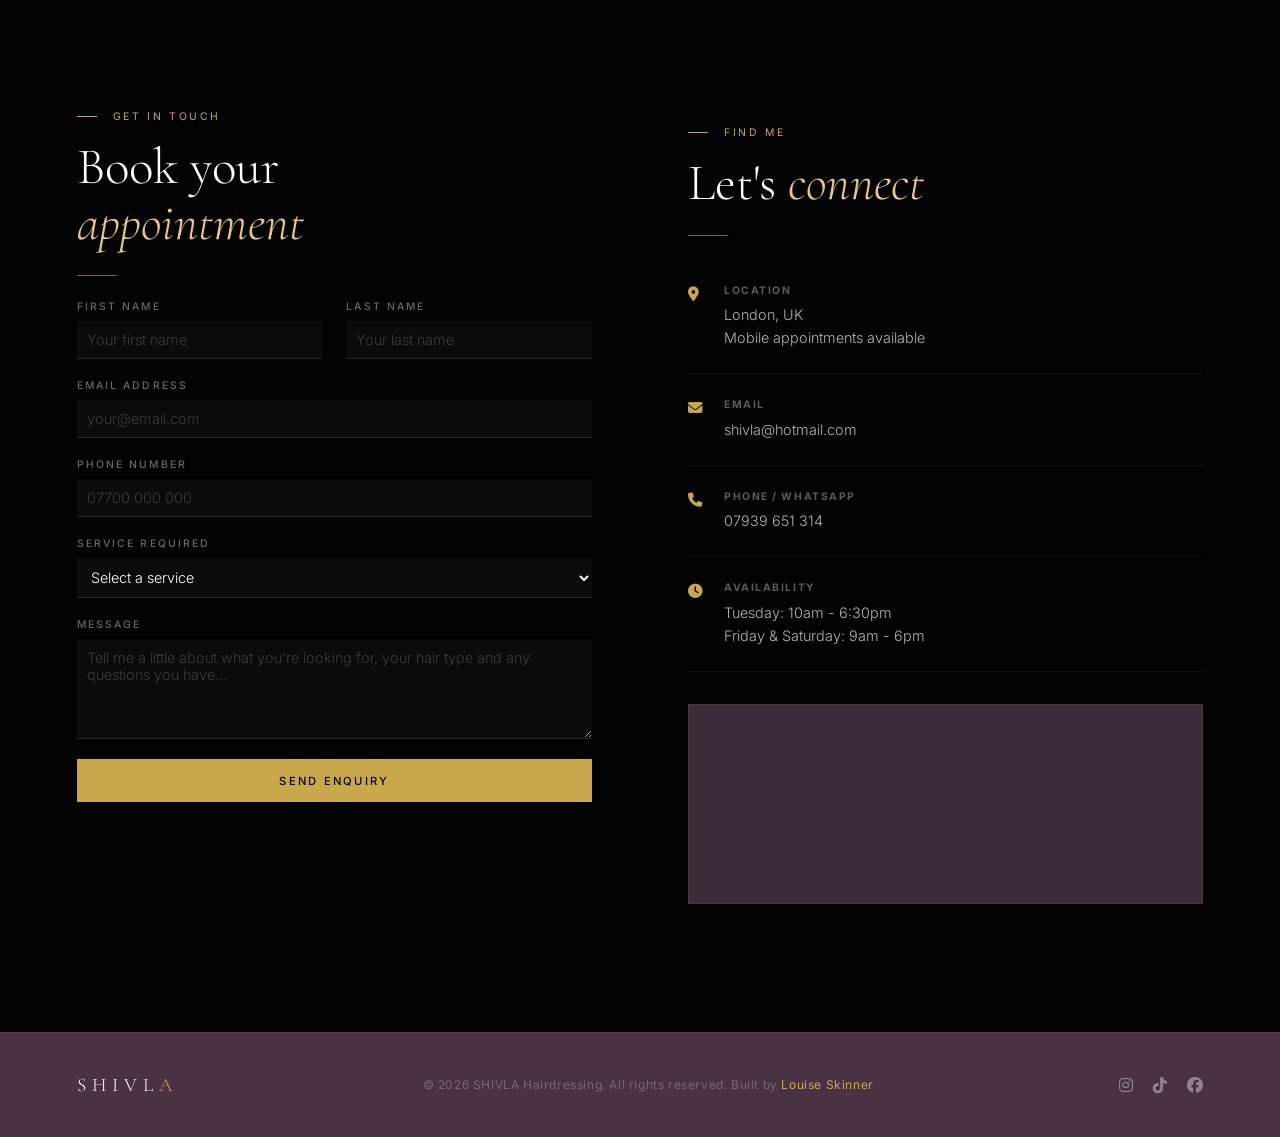
==== commit d99ab45d: "Add bio image" ====
--- a/index.html
+++ b/index.html
@@ -45,8 +45,9 @@
     <div class="about-grid">
       <div class="about-image-frame fade-in">
         <div class="about-image-placeholder">
-          <i class="fas fa-user"></i>
-          Your photo here
+          <!--<i class="fas fa-user"></i>-->
+          <img id="bio-img" src="assets/images/shivla-bio.webp" alt="image of client hair style">
+
         </div>
       </div>
       <div class="about-text fade-in">
--- a/assets/css/stylesheet.css
+++ b/assets/css/stylesheet.css
@@ -3,7 +3,7 @@
 
     :root {
       --black: #030303;
-      --off-black: #43313f;
+      --off-black: #493343;
       --charcoal: #3a2d39;
       --gold: #c9a84c;
       --gold-light: #e8c97a;
@@ -292,6 +292,15 @@
     }
 
     .about-image-placeholder i { font-size: 2.5rem; color: rgba(201,168,76,0.2); }
+
+    #bio-img {
+      display: block;
+      width: 100%;
+      height: 100%;
+      object-fit: cover;
+      border-radius: 5px;
+  }
+
 
     /* Gold corner accents */
     .about-image-frame::before,
@@ -443,11 +452,11 @@
     }
 
     .gallery-item {
-      background: var(--charcoal);
+      background: rgb(69, 24, 73);
       overflow: hidden;
       position: relative;
       border-radius: 5px;
-      padding: 10px;
+      padding: 1px;
   }
   
   .work-imgs {
@@ -756,23 +765,7 @@
        
        }
     
-       .gallery-item {
-        background: var(--charcoal);
-        overflow: hidden;
-        position: relative;
-        border-radius: 5px;
-        padding: 10px 0 10px 10px;
-        width: 360px;
-        height: 330px;
-      }
-  
-      .work-imgs{    
-        width: 340px;
-        height: 310px;
-        border-radius: 5px;
-        padding: 0%;
-      }
-
+       
     }
 
    
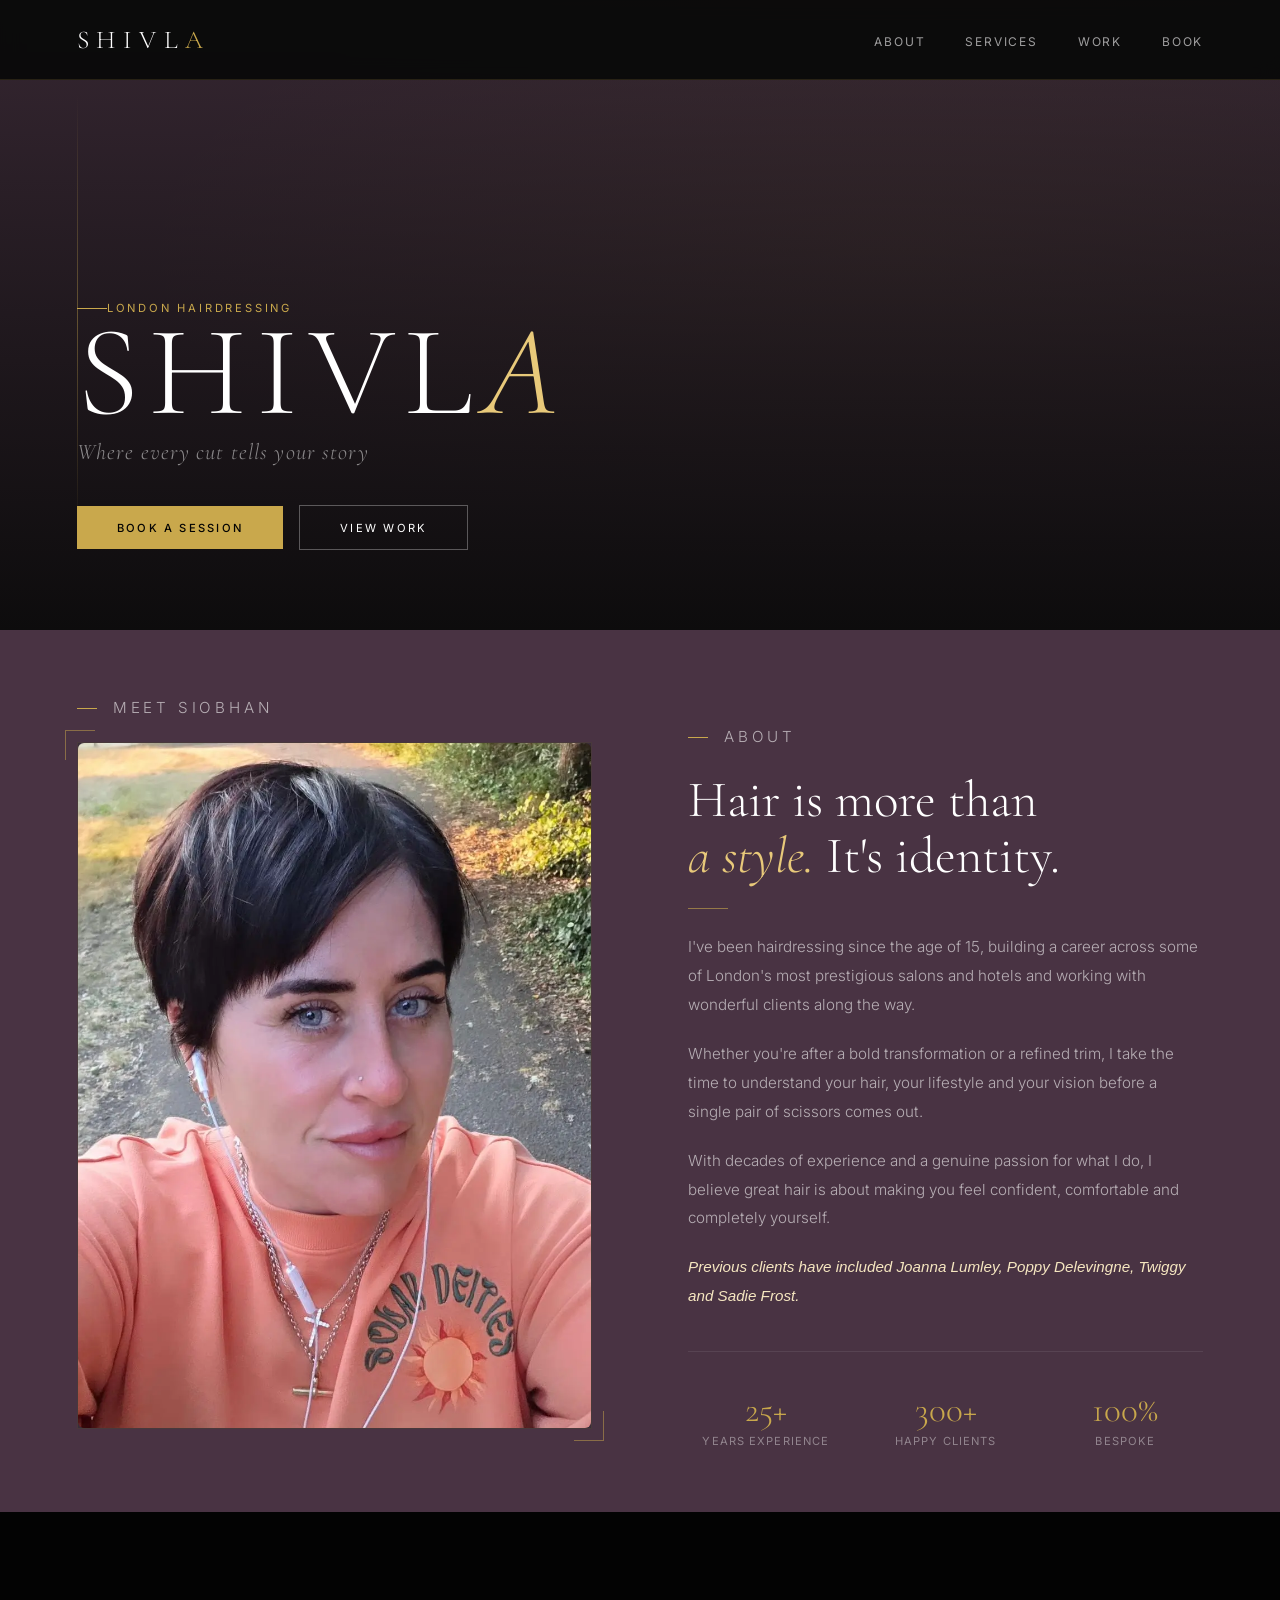
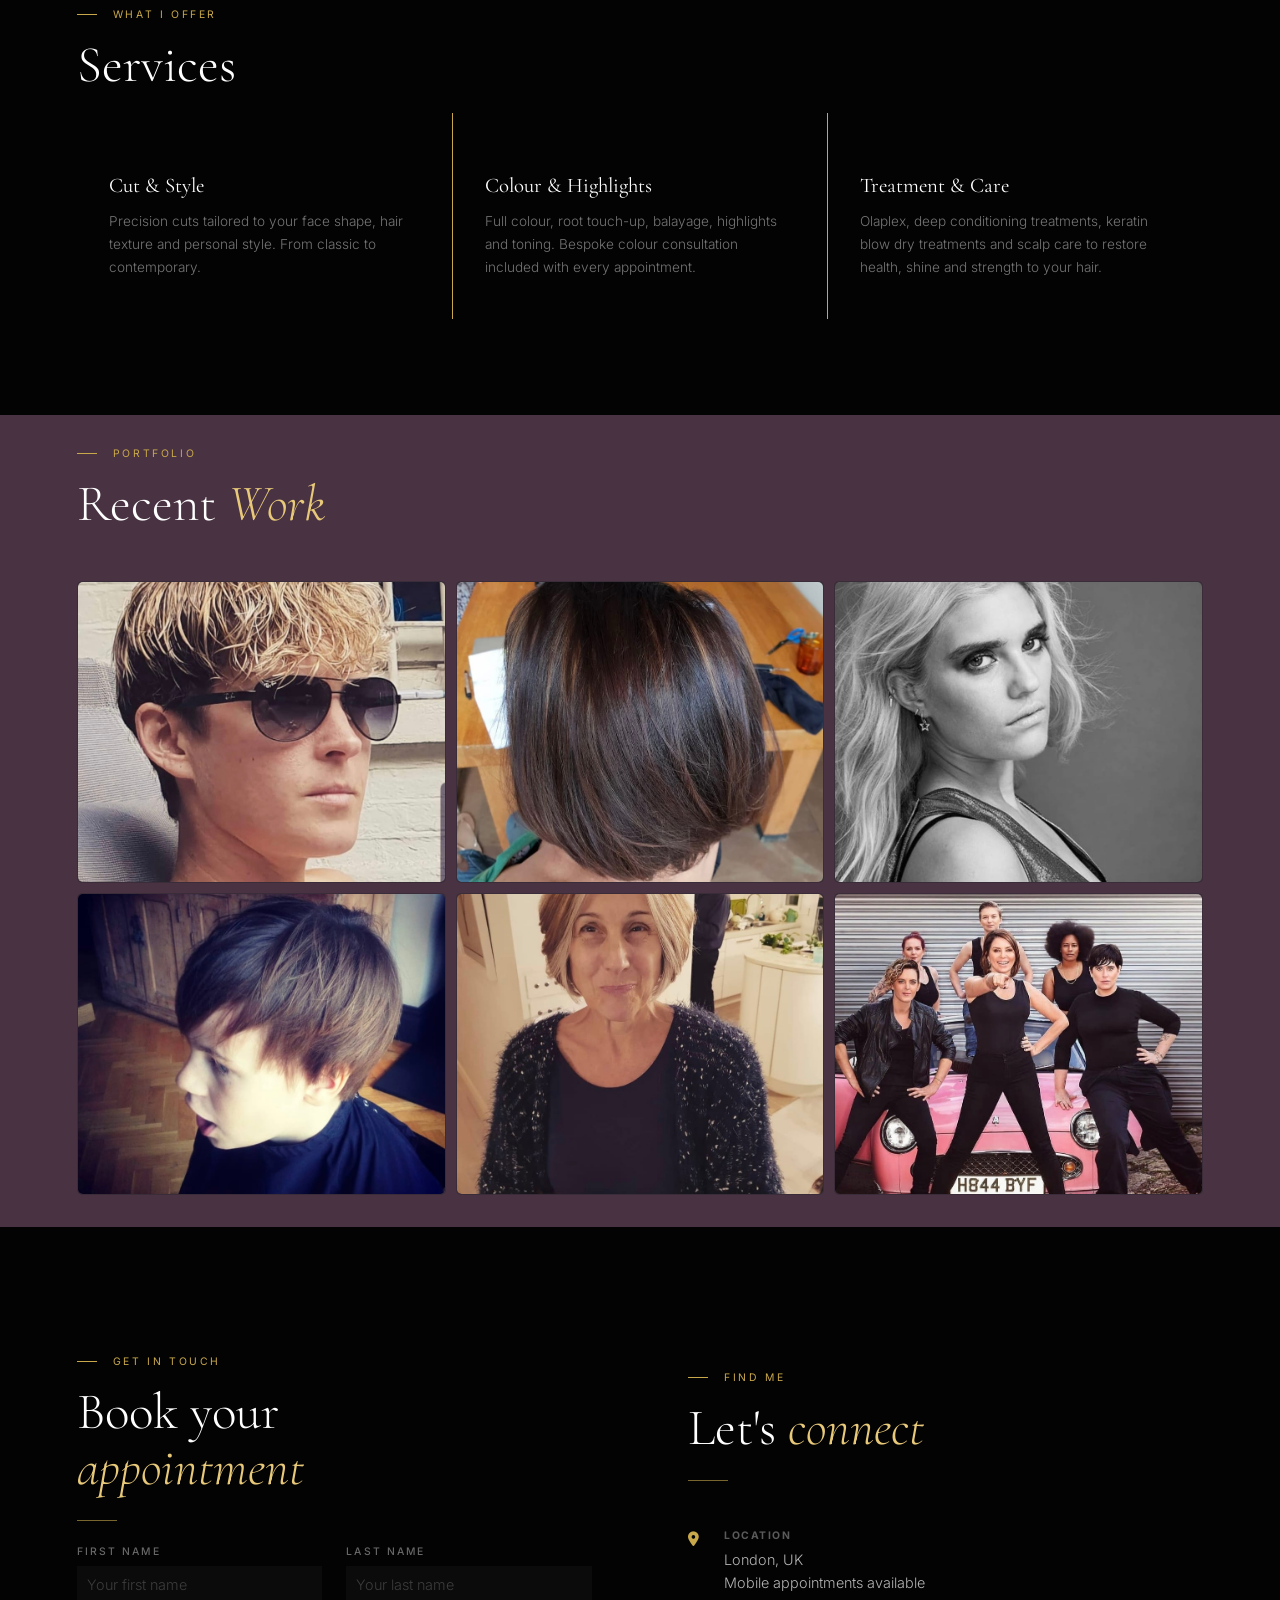
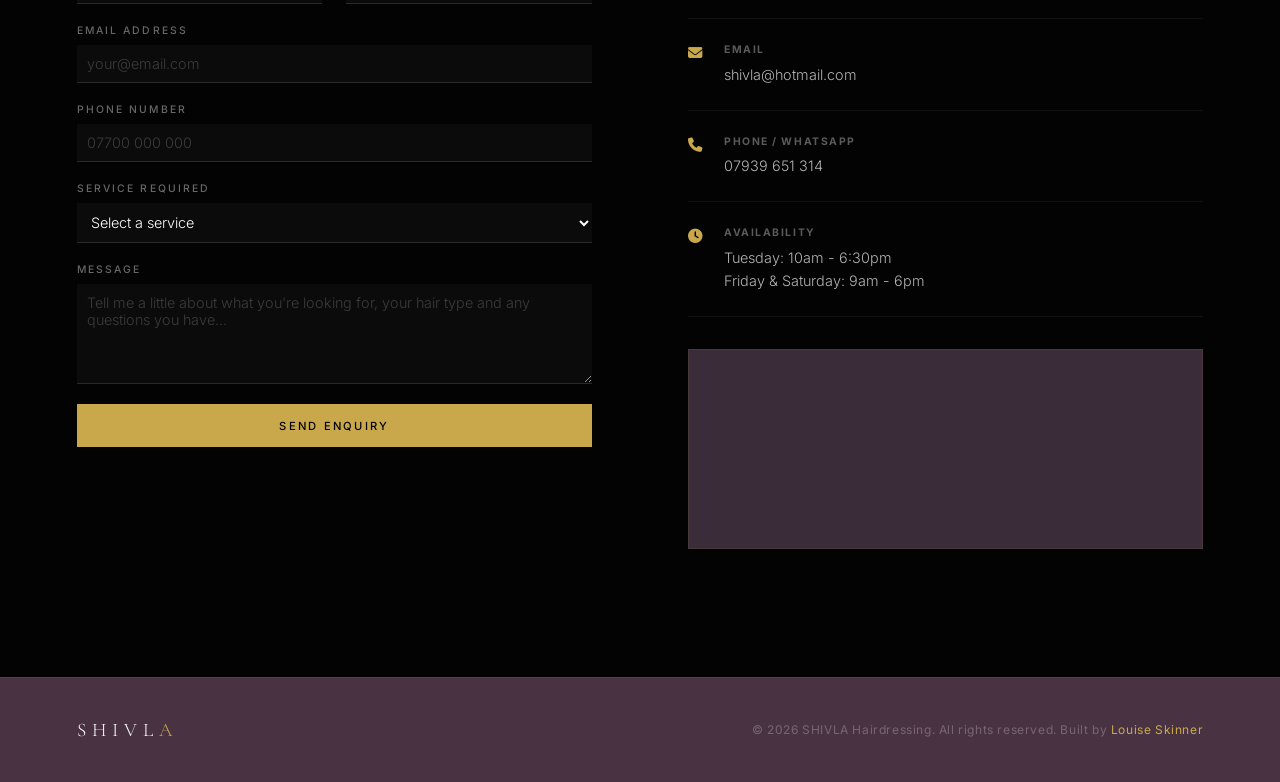
==== commit 872a2dd8: "Comment social links from footer as theyre not required at this stage" ====
--- a/index.html
+++ b/index.html
@@ -42,8 +42,12 @@
 
   <!-- ABOUT -->
   <section id="about">
+    <p id="bio-img-text" class="section-eyebrow">Meet Siobhan</p>
+
     <div class="about-grid">
+
       <div class="about-image-frame fade-in">
+
         <div class="about-image-placeholder">
           <!--<i class="fas fa-user"></i>-->
           <img id="bio-img" src="assets/images/shivla-bio.webp" alt="image of client hair style">
@@ -274,11 +278,14 @@
   <footer>
     <a href="#hero" class="footer-logo">SHIVL<span>A</span></a>
     <p>© 2026 SHIVLA Hairdressing. All rights reserved. Built by <a href="https://louiseskinner01.github.io/portfolio/" target="_blank">Louise Skinner</a></p>
-    <div class="footer-socials">
+    
+    <!--
+      <div class="footer-socials">
       <a href="#" aria-label="Instagram"><i class="fab fa-instagram"></i></a>
       <a href="#" aria-label="TikTok"><i class="fab fa-tiktok"></i></a>
       <a href="#" aria-label="Facebook"><i class="fab fa-facebook"></i></a>
     </div>
+  -->
   </footer>
 
   <script>
--- a/assets/css/stylesheet.css
+++ b/assets/css/stylesheet.css
@@ -257,7 +257,7 @@
 
     /* ===== ABOUT ===== */
     #about {
-      padding: 8rem 6%;
+      padding: 4rem 6%;
       background: var(--off-black);
       margin: 0%;
     }
@@ -298,9 +298,16 @@
       width: 100%;
       height: 100%;
       object-fit: cover;
-      border-radius: 5px;
+      border-radius: 6px;
   }
 
+    #bio-img-text{
+      color: rgba(255,255,255,0.6);
+      line-height: 1.9;
+      font-size: 0.95rem;
+      font-weight: 300;
+      margin: 0%;
+    }
 
     /* Gold corner accents */
     .about-image-frame::before,
@@ -369,7 +376,7 @@
 
     /* ===== SERVICES ===== */
     #services {
-      padding: 8rem 6%;
+      padding: 6rem 6%;
       background: var(--black);
     }
 
@@ -433,7 +440,7 @@
 
     /* ===== WORK / GALLERY ===== */
     #work {
-      padding: 8rem 6%;
+      padding: 2rem 6%;
       background: var(--off-black);
     }
 
@@ -452,7 +459,7 @@
     }
 
     .gallery-item {
-      background: rgb(69, 24, 73);
+      background: var(--charcoal);
       overflow: hidden;
       position: relative;
       border-radius: 5px;
@@ -711,6 +718,7 @@
         gap: 3rem; 
       }
 
+
       .services-grid { 
         grid-template-columns: 1fr; 
       }
@@ -729,10 +737,14 @@
         gap: 10px;
     }
 
-    .work-imgs {
+      .work-imgs {
         height: 300px;
-    }
+     }
       
+     #bio-img-text{
+      margin-bottom: 20px !important;
+      margin-top: 0px;
+     }
 
       .about-stats { 
         grid-template-columns: repeat(3, 1fr); 
@@ -764,7 +776,9 @@
         grid-template-columns: 1fr 1fr;
        
        }
-    
+       #bio-img-text{
+        margin: 0px !important;
+       }
        
     }
 
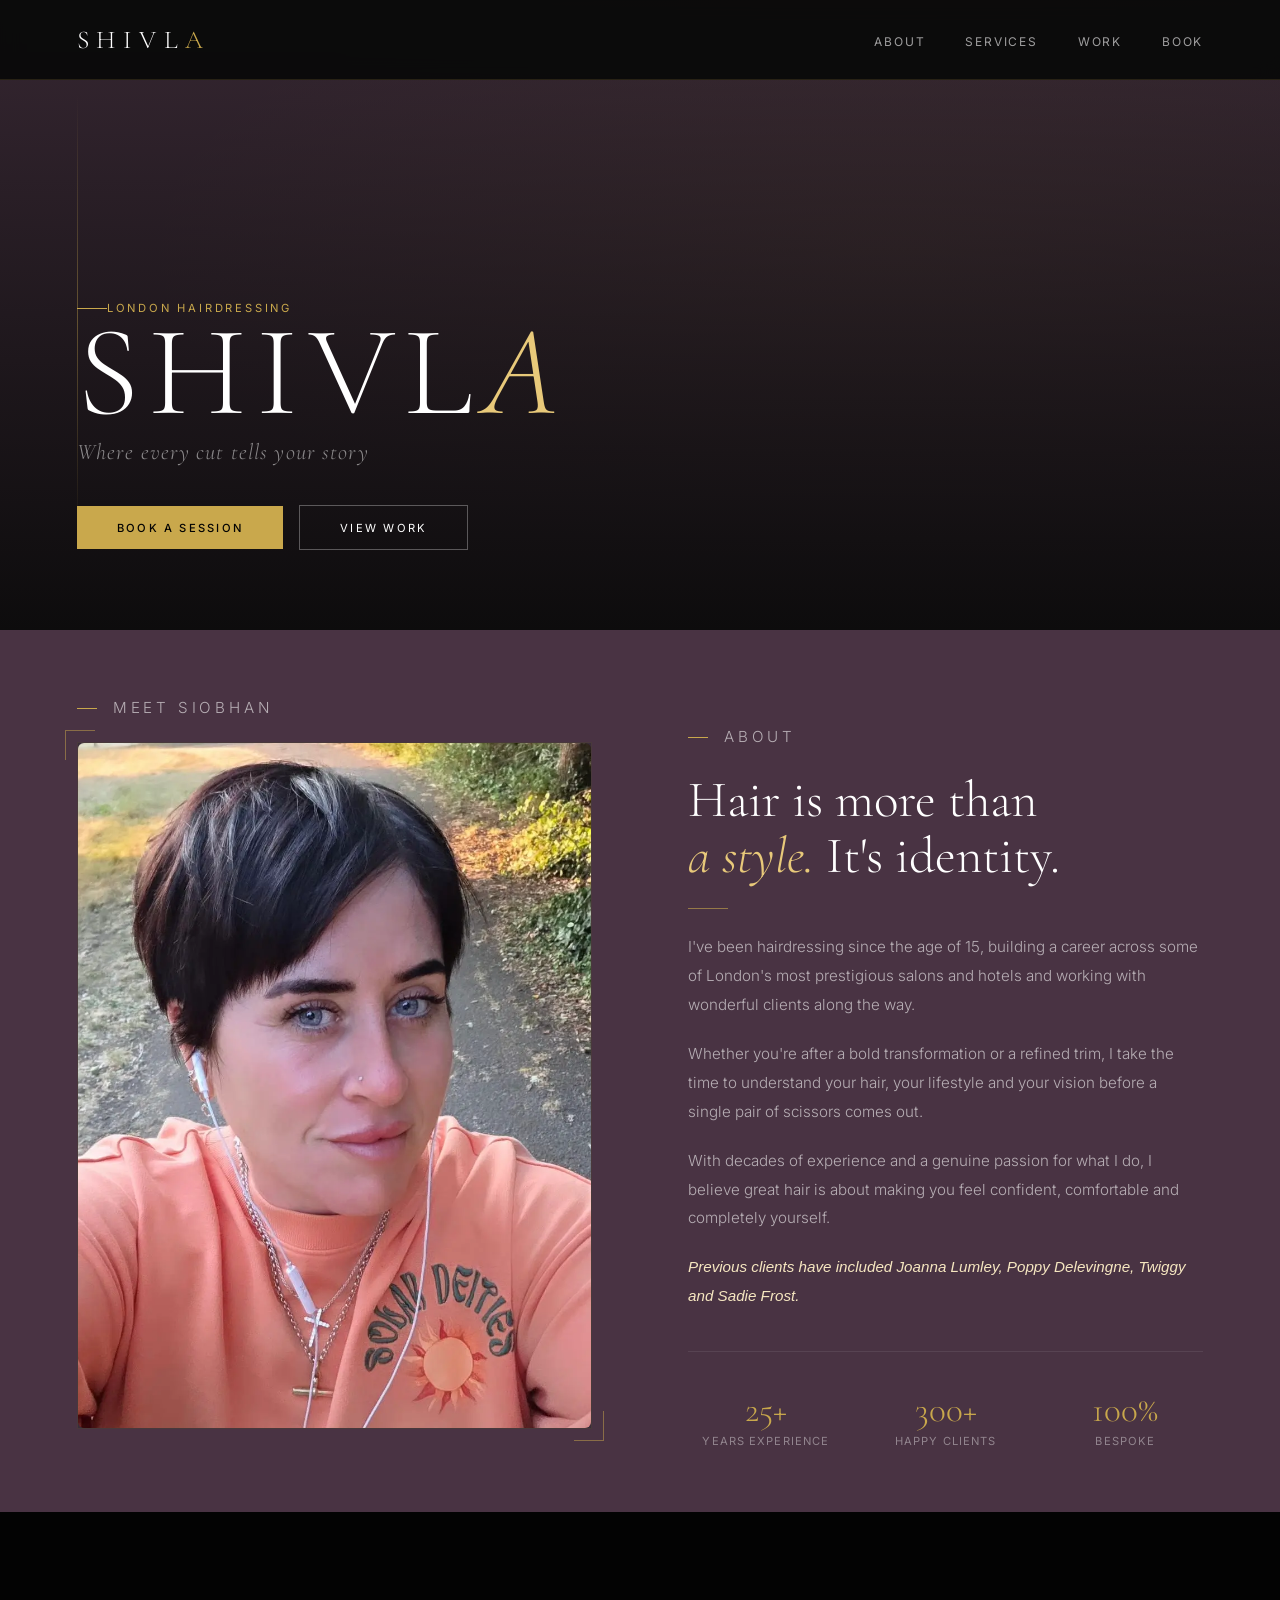
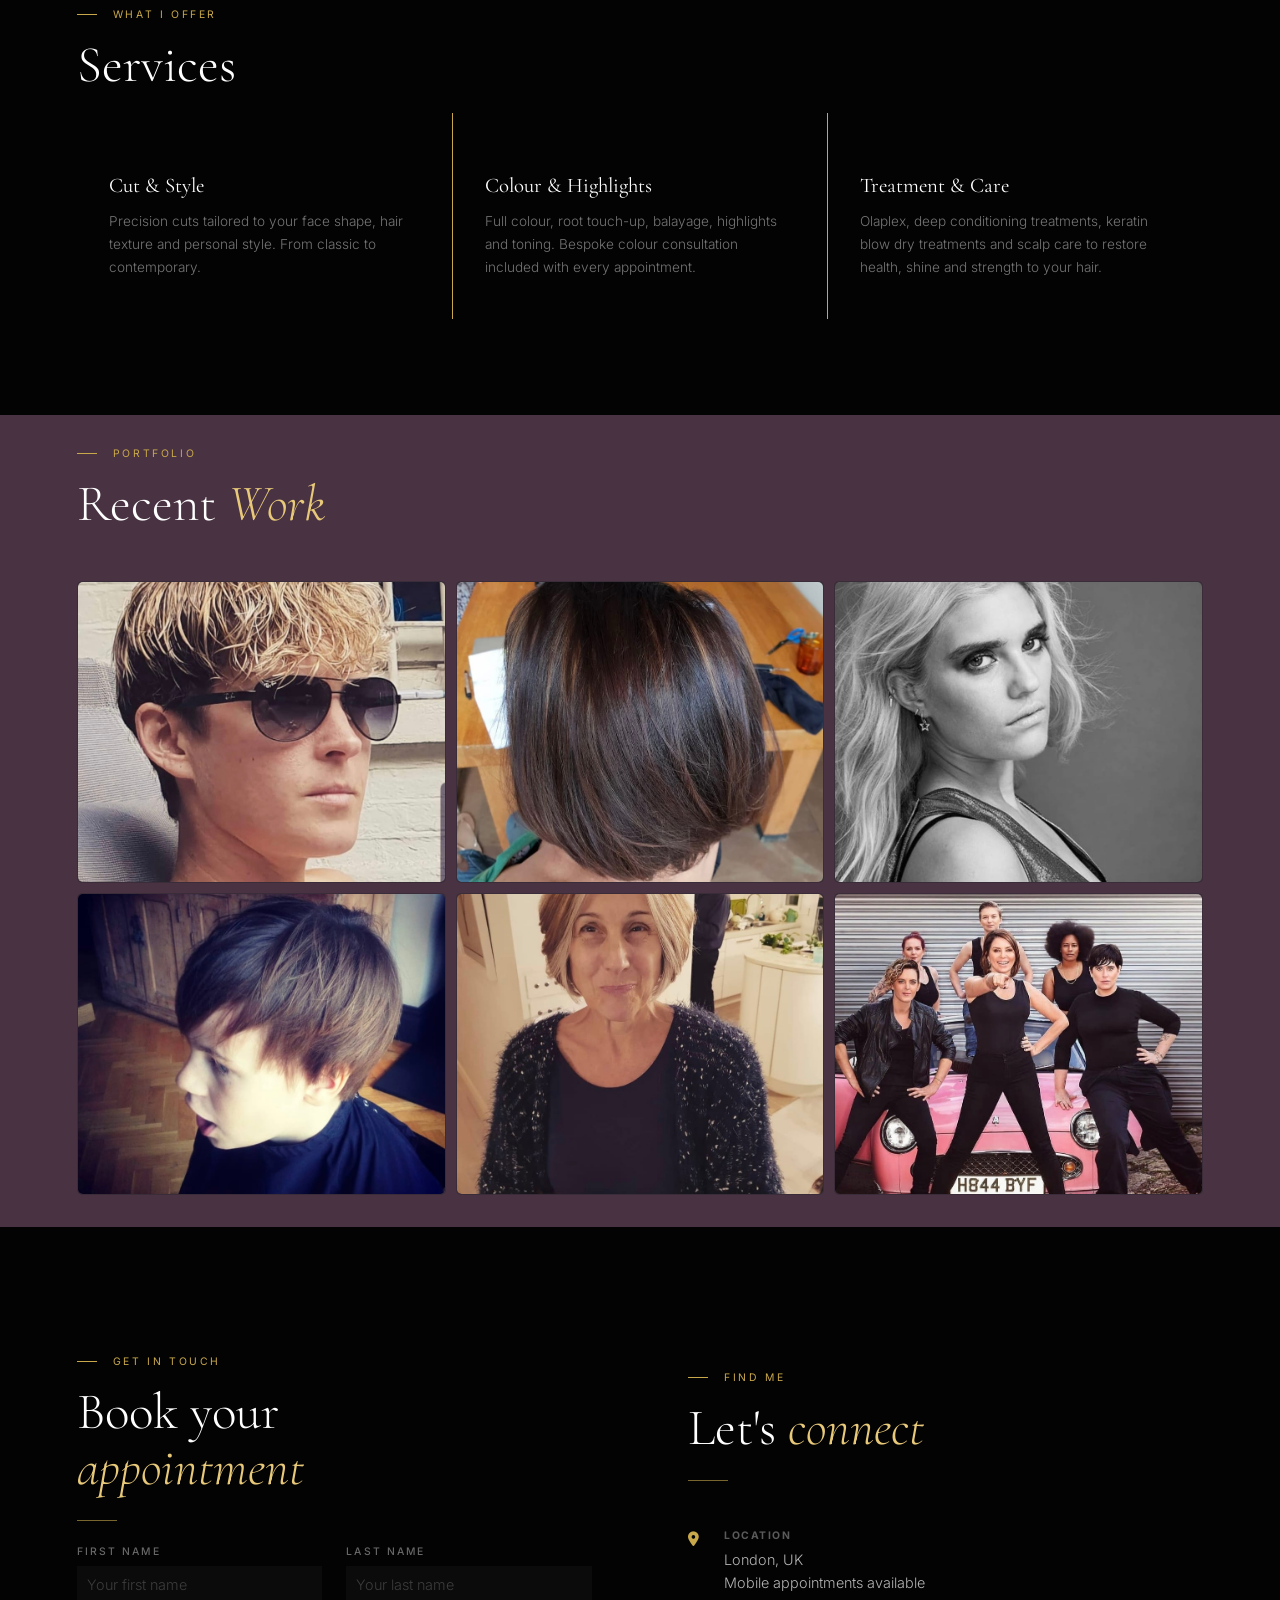
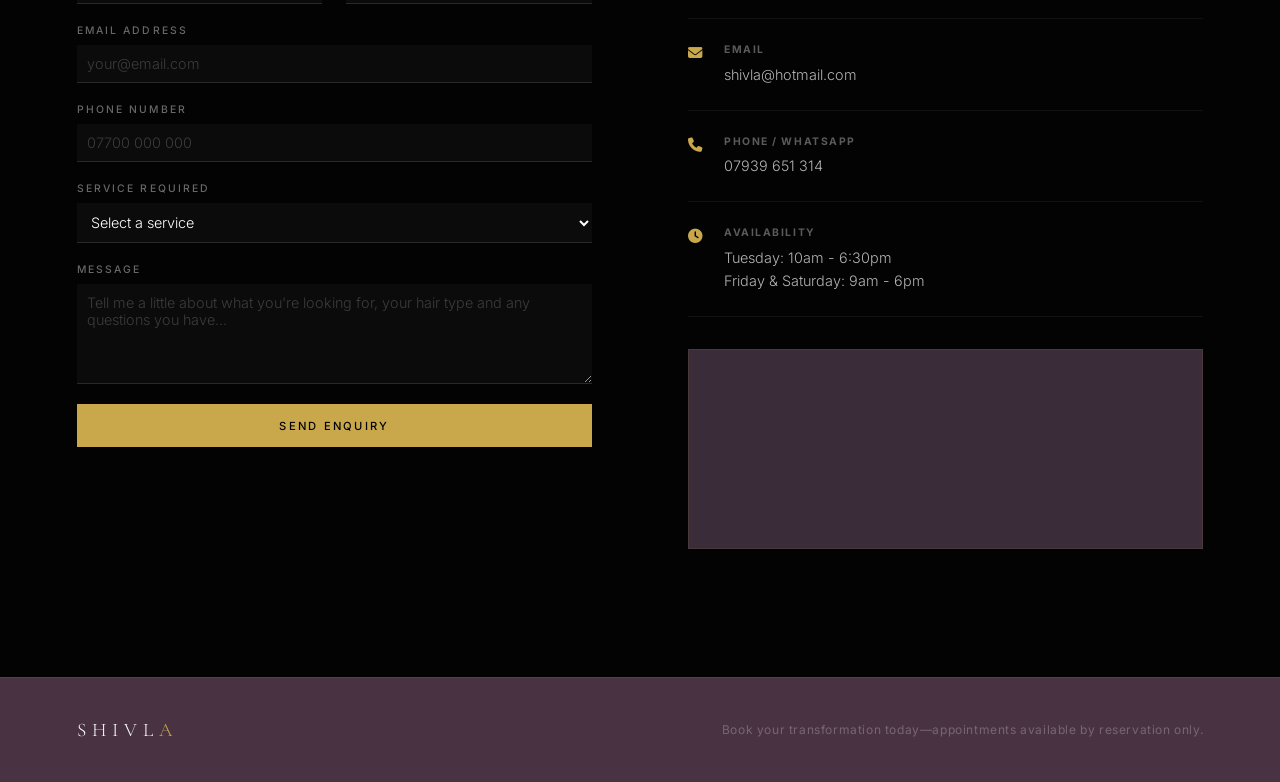
==== commit 8a324fff: "Update footer" ====
--- a/index.html
+++ b/index.html
@@ -277,8 +277,8 @@
   <!-- FOOTER -->
   <footer>
     <a href="#hero" class="footer-logo">SHIVL<span>A</span></a>
-    <p>© 2026 SHIVLA Hairdressing. All rights reserved. Built by <a href="https://louiseskinner01.github.io/portfolio/" target="_blank">Louise Skinner</a></p>
-    
+    <p>Book your transformation today—appointments available by reservation only.</p>
+        
     <!--
       <div class="footer-socials">
       <a href="#" aria-label="Instagram"><i class="fab fa-instagram"></i></a>
